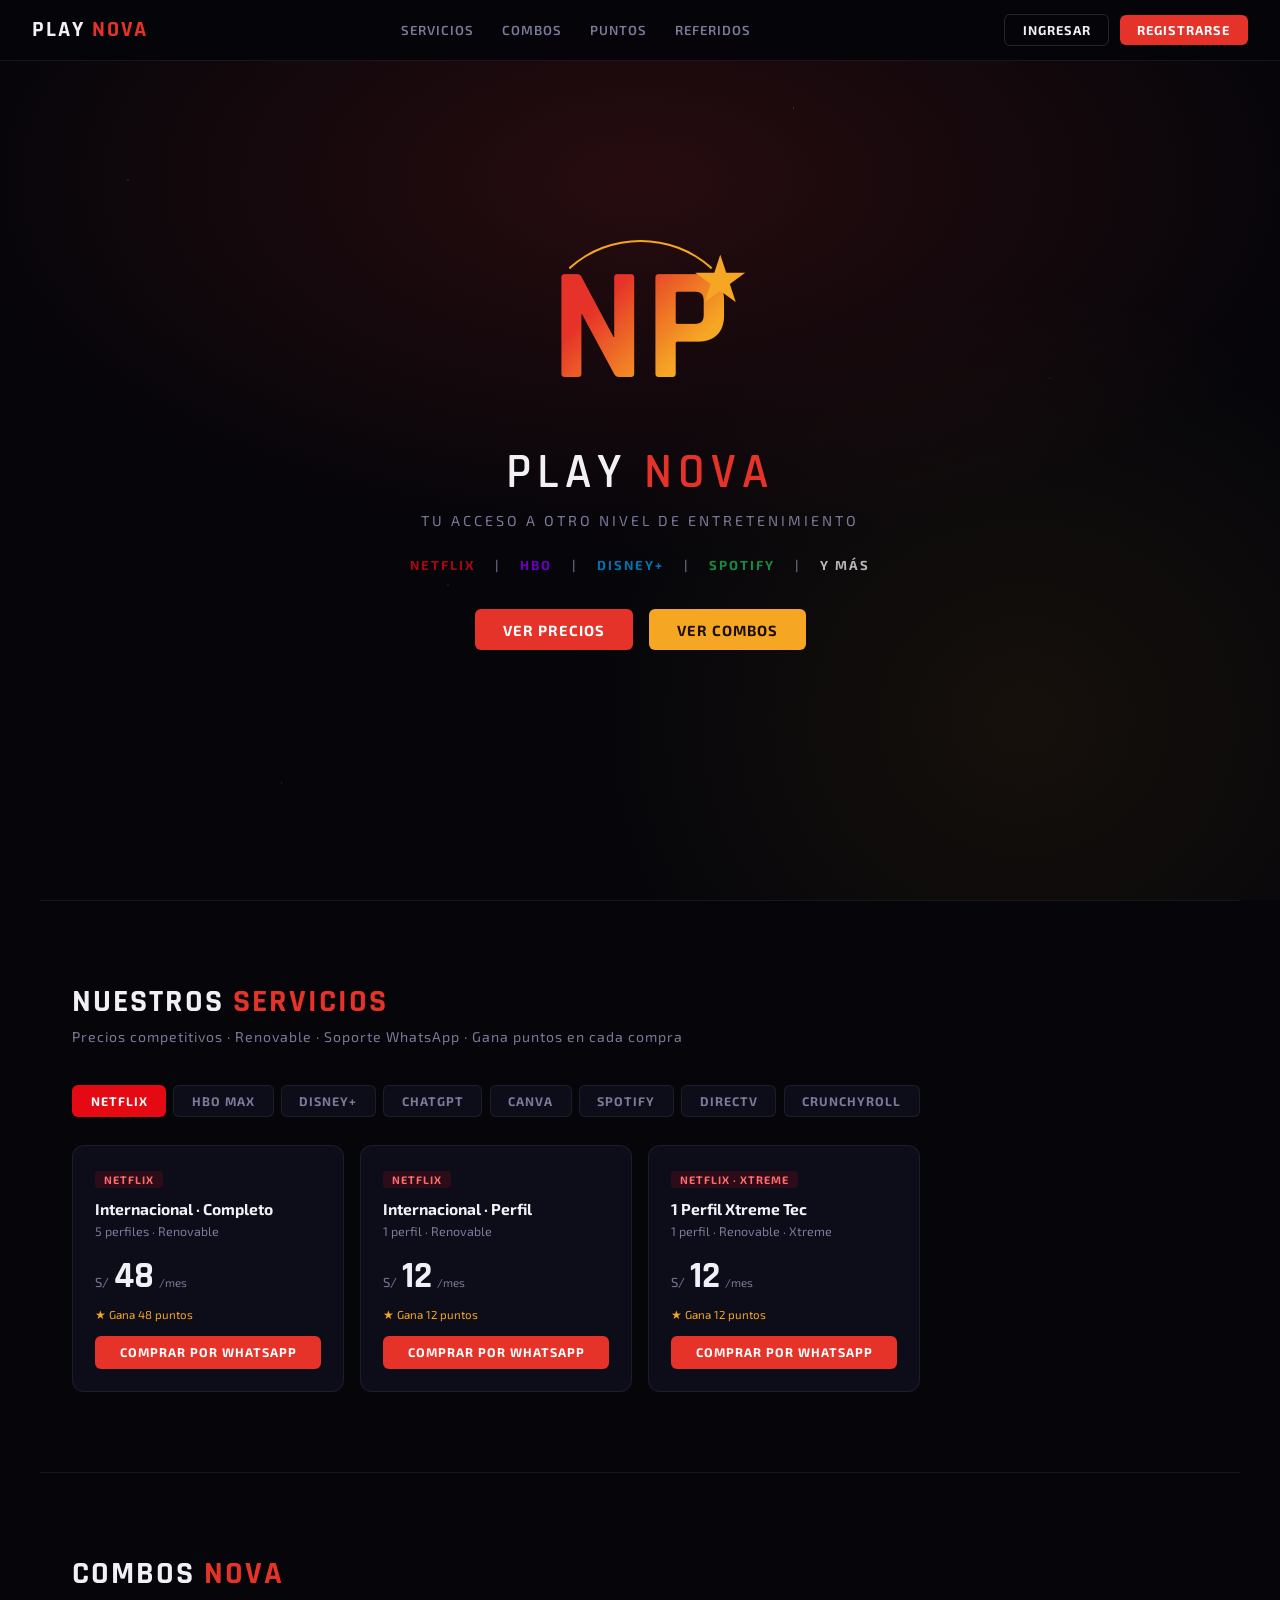
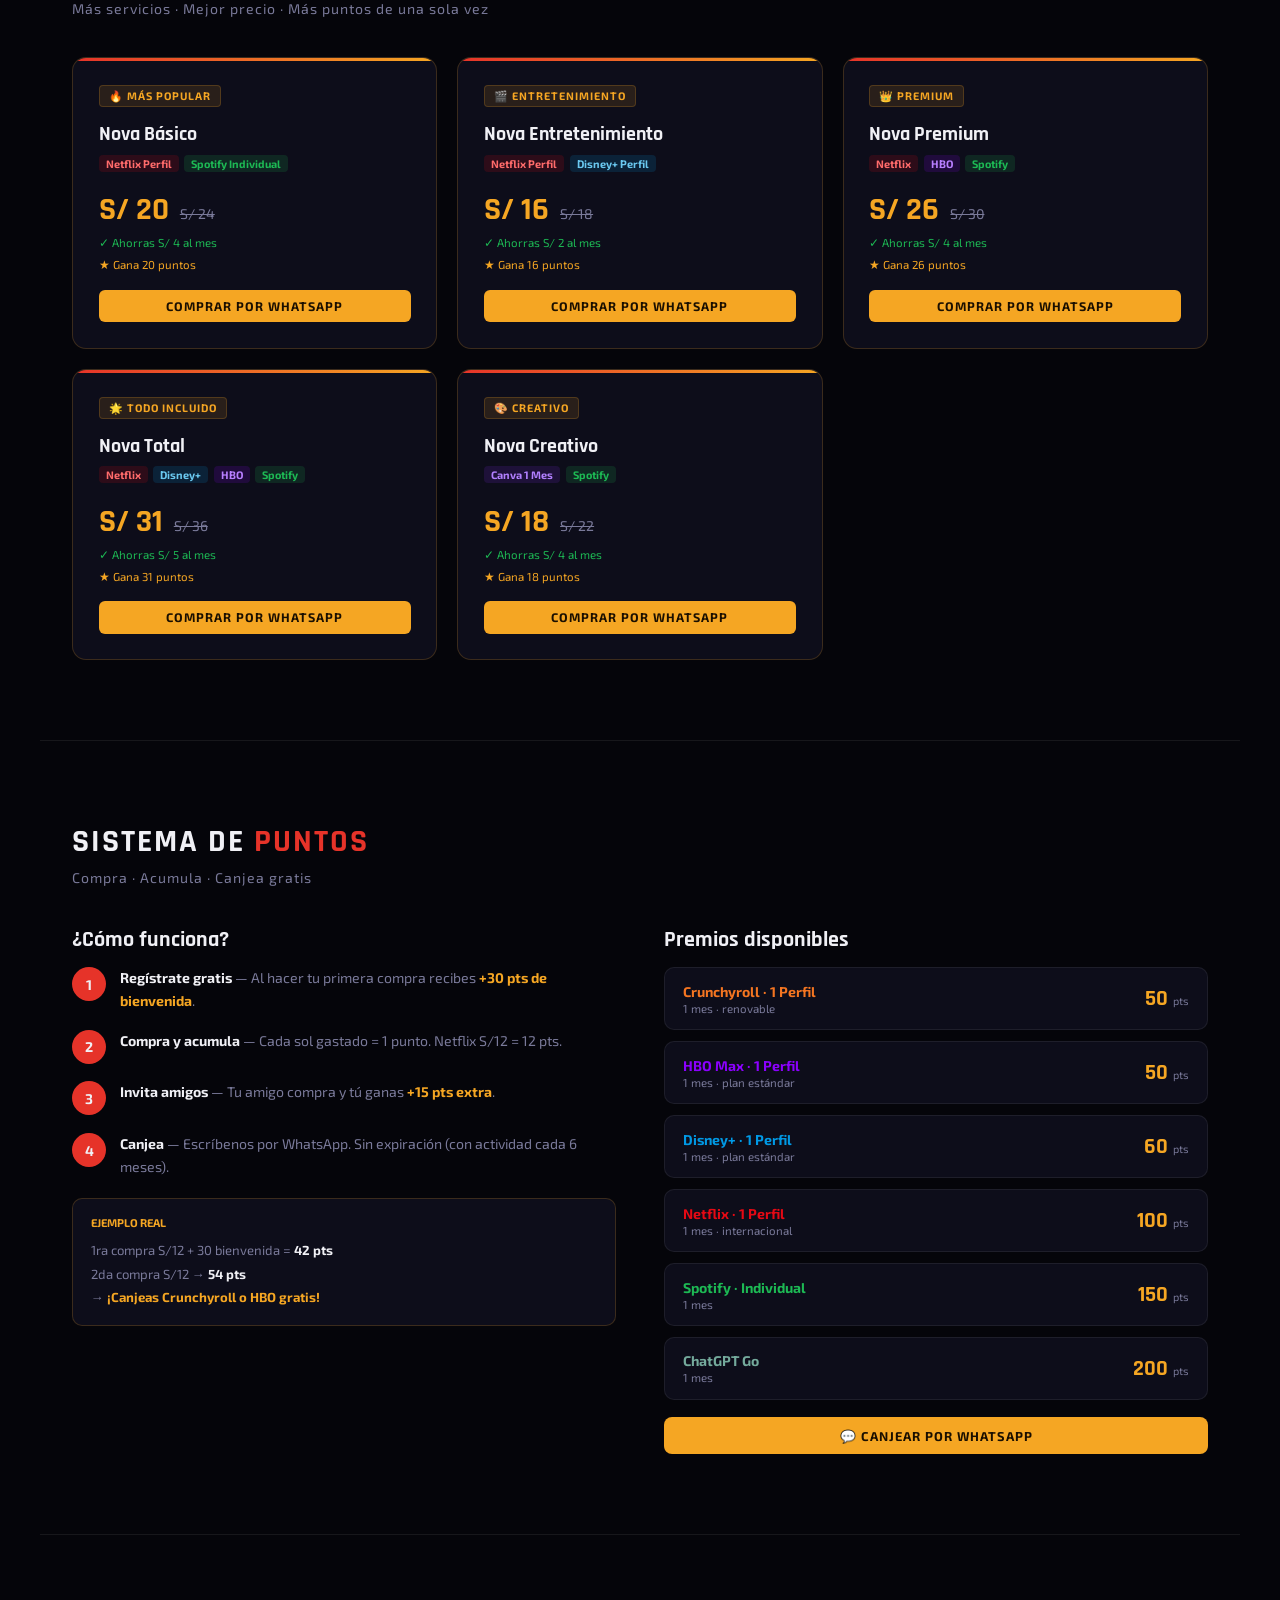
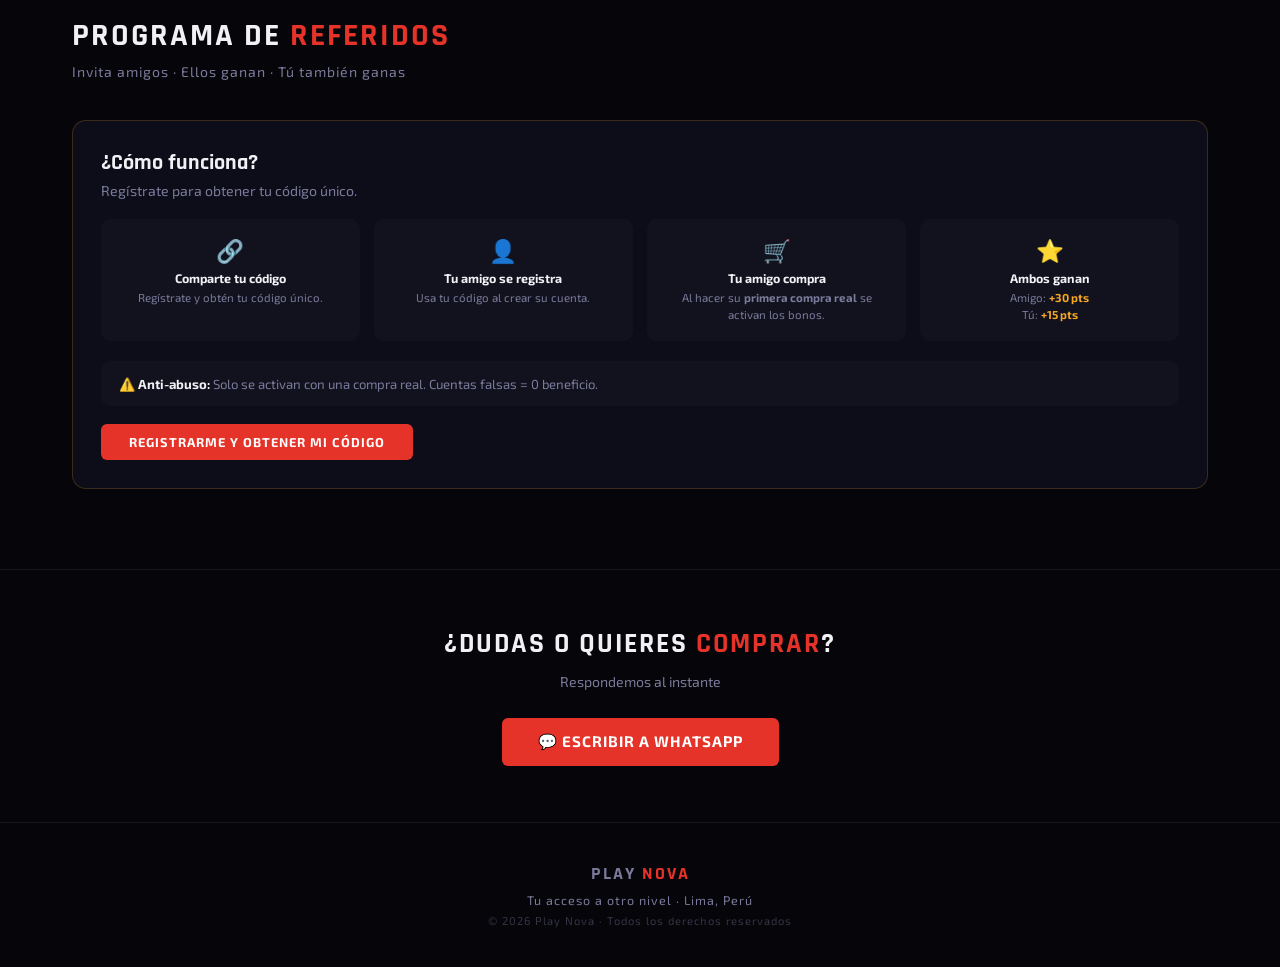
==== index.html @ a8dcd092 "Update index.html" ====
<!DOCTYPE html>
<html lang="es">
<head>
<meta charset="UTF-8">
<meta name="viewport" content="width=device-width, initial-scale=1.0">
<title>Play Nova</title>
<link href="https://fonts.googleapis.com/css2?family=Rajdhani:wght@500;600;700&family=Exo+2:wght@300;400;500;700&display=swap" rel="stylesheet">
<style>
:root{--bg:#05050a;--s1:#0d0d1a;--s2:#12121f;--b1:rgba(255,255,255,.07);--b2:rgba(255,255,255,.13);--tx:#f0f0f5;--mu:#7a7a9a;--ac:#e63329;--go:#f5a623;--nf:#e50914;--hb:#8B00FF;--ds:#0099e5;--sp:#1DB954;--cv:#7D2AE8;--gp:#74aa9c;--dv:#0099d8;--cr:#f47521;}
*{margin:0;padding:0;box-sizing:border-box;}html{scroll-behavior:smooth;}
body{background:var(--bg);color:var(--tx);font-family:'Exo 2',sans-serif;overflow-x:hidden;}

/* ── NAV ── */
nav{position:fixed;top:0;left:0;right:0;z-index:100;display:flex;align-items:center;justify-content:space-between;padding:.85rem 2rem;background:rgba(5,5,10,.92);backdrop-filter:blur(16px);border-bottom:1px solid var(--b1);}
.logo{font-family:'Rajdhani',sans-serif;font-size:1.4rem;font-weight:700;letter-spacing:2px;color:var(--tx);}
.logo span{color:var(--ac);}
.nav-links{display:flex;gap:1.75rem;}
.nav-links a{color:var(--mu);text-decoration:none;font-size:.82rem;letter-spacing:1px;text-transform:uppercase;font-weight:600;transition:color .2s;}
.nav-links a:hover{color:var(--tx);}
.nav-right{display:flex;gap:.65rem;align-items:center;}
.btn{padding:.45rem 1.1rem;border-radius:6px;font-size:.8rem;font-family:'Exo 2',sans-serif;font-weight:700;letter-spacing:1px;cursor:pointer;transition:all .2s;text-transform:uppercase;border:none;display:inline-flex;align-items:center;gap:.35rem;}
.btn-out{background:transparent;border:1px solid var(--b2);color:var(--tx);}
.btn-out:hover{border-color:var(--ac);color:var(--ac);}
.btn-red{background:var(--ac);color:#fff;}
.btn-red:hover{background:#c0261e;transform:translateY(-1px);}
.btn-go{background:var(--go);color:#1a0f00;}
.btn-go:hover{background:#e6960f;}
.btn-sm{padding:.35rem .8rem;font-size:.72rem;}

/* nav user chip */
.user-chip{display:flex;align-items:center;gap:.5rem;background:var(--s1);border:1px solid var(--b2);border-radius:20px;padding:.35rem .9rem .35rem .5rem;cursor:pointer;transition:border-color .2s;}
.user-chip:hover{border-color:var(--ac);}
.user-chip .av{width:26px;height:26px;border-radius:50%;background:var(--ac);display:flex;align-items:center;justify-content:center;font-size:.75rem;font-weight:700;}
.user-chip .uname{font-size:.82rem;font-weight:700;}
.user-chip .pts{font-size:.72rem;color:var(--go);}
.user-menu{position:absolute;top:calc(100% + .5rem);right:2rem;background:var(--s2);border:1px solid var(--b2);border-radius:12px;padding:.5rem;min-width:180px;z-index:200;display:none;}
.user-menu.open{display:block;}
.umitem{display:flex;align-items:center;gap:.65rem;padding:.6rem .85rem;border-radius:8px;cursor:pointer;font-size:.85rem;transition:background .15s;}
.umitem:hover{background:var(--s1);}
.umitem.danger{color:#ff6b6b;}

/* ── HERO ── */
#hero{min-height:100vh;display:flex;flex-direction:column;align-items:center;justify-content:center;text-align:center;padding:2rem;position:relative;overflow:hidden;}
.hero-bg{position:absolute;inset:0;background:radial-gradient(ellipse 80% 60% at 50% 20%,rgba(230,51,41,.15),transparent 70%),radial-gradient(ellipse 60% 80% at 80% 80%,rgba(245,166,35,.07),transparent 60%);pointer-events:none;}
.stars{position:absolute;inset:0;background-image:radial-gradient(1px 1px at 10% 20%,rgba(255,255,255,.3),transparent),radial-gradient(1px 1px at 35% 65%,rgba(255,255,255,.2),transparent),radial-gradient(1px 1px at 62% 12%,rgba(255,255,255,.3),transparent),radial-gradient(1px 1px at 82% 42%,rgba(255,255,255,.15),transparent),radial-gradient(1px 1px at 22% 87%,rgba(255,255,255,.2),transparent);pointer-events:none;}
.np-wrap{position:relative;margin-bottom:2rem;animation:fu .8s ease both;}
.np{font-family:'Rajdhani',sans-serif;font-size:clamp(5rem,15vw,10rem);font-weight:700;line-height:1;background:linear-gradient(135deg,#e63329 30%,#f5a623 70%);-webkit-background-clip:text;-webkit-text-fill-color:transparent;position:relative;}
.np::after{content:'★';position:absolute;top:.1em;right:-.25em;font-size:.35em;color:var(--go);-webkit-text-fill-color:var(--go);}
.orbit{position:absolute;inset:-10px;border:2px solid transparent;border-top-color:var(--go);border-radius:50%;animation:spin 4s linear infinite;}
@keyframes spin{to{transform:rotate(360deg);}}
@keyframes fu{from{opacity:0;transform:translateY(30px);}to{opacity:1;transform:none;}}
.hbrand{font-family:'Rajdhani',sans-serif;font-size:clamp(1.8rem,5vw,3rem);font-weight:600;letter-spacing:6px;text-transform:uppercase;animation:fu .8s .2s ease both;}
.hbrand span{color:var(--ac);}
.htag{font-size:.9rem;letter-spacing:3px;color:var(--mu);text-transform:uppercase;margin-top:.5rem;animation:fu .8s .35s ease both;}
.hplat{display:flex;gap:1.25rem;align-items:center;margin-top:1.75rem;flex-wrap:wrap;justify-content:center;animation:fu .8s .5s ease both;}
.hplat span{font-size:.82rem;font-weight:700;letter-spacing:2px;text-transform:uppercase;opacity:.75;}
.hcta{margin-top:2.25rem;display:flex;gap:1rem;flex-wrap:wrap;justify-content:center;animation:fu .8s .65s ease both;}

/* ── MAIN LAYOUT ── */
.wrap{max-width:1200px;margin:0 auto;padding:5rem 2rem;}
.sdiv{border-top:1px solid var(--b1);}
.stitle{font-family:'Rajdhani',sans-serif;font-size:2rem;font-weight:700;letter-spacing:2px;text-transform:uppercase;margin-bottom:.4rem;}
.stitle span{color:var(--ac);}
.ssub{color:var(--mu);font-size:.88rem;letter-spacing:1px;margin-bottom:2.5rem;}

/* ── SERVICE TABS ── */
.svc-tabs{display:flex;gap:.45rem;flex-wrap:wrap;margin-bottom:1.75rem;}
.stab{padding:.45rem 1.1rem;border-radius:6px;font-size:.78rem;font-weight:700;letter-spacing:1px;text-transform:uppercase;cursor:pointer;border:1px solid var(--b1);background:var(--s1);color:var(--mu);transition:all .2s;}
.stab:hover{border-color:var(--b2);color:var(--tx);}
.stab.on{color:#fff;border-color:transparent;}
.stab[data-s="netflix"].on{background:var(--nf);}
.stab[data-s="hbo"].on{background:var(--hb);}
.stab[data-s="disney"].on{background:var(--ds);}
.stab[data-s="spotify"].on{background:var(--sp);}
.stab[data-s="canva"].on{background:var(--cv);}
.stab[data-s="chatgpt"].on{background:var(--gp);}
.stab[data-s="directv"].on{background:var(--dv);}
.stab[data-s="crunchyroll"].on{background:var(--cr);}
.sgrid{display:none;grid-template-columns:repeat(auto-fill,minmax(265px,1fr));gap:1rem;}
.sgrid.on{display:grid;}

/* ── PLAN CARD ── */
.pcard{background:var(--s1);border:1px solid var(--b1);border-radius:12px;padding:1.4rem;transition:all .25s;position:relative;overflow:hidden;}
.pcard::before{content:'';position:absolute;top:0;left:0;right:0;height:2px;opacity:0;transition:opacity .25s;}
.pcard:hover{border-color:var(--b2);transform:translateY(-3px);}
.pcard:hover::before{opacity:1;}
.pcard[data-s="netflix"]::before{background:var(--nf);}
.pcard[data-s="hbo"]::before{background:var(--hb);}
.pcard[data-s="disney"]::before{background:var(--ds);}
.pcard[data-s="spotify"]::before{background:var(--sp);}
.pcard[data-s="canva"]::before{background:var(--cv);}
.pcard[data-s="chatgpt"]::before{background:var(--gp);}
.pcard[data-s="directv"]::before{background:var(--dv);}
.pcard[data-s="crunchyroll"]::before{background:var(--cr);}
.pbadge{display:inline-block;font-size:.68rem;font-weight:700;letter-spacing:1px;text-transform:uppercase;padding:2px 9px;border-radius:4px;margin-bottom:.7rem;}
.pname{font-size:.98rem;font-weight:700;margin-bottom:.3rem;}
.pdesc{font-size:.78rem;color:var(--mu);margin-bottom:1.1rem;line-height:1.5;}
.pprice{display:flex;align-items:baseline;gap:.3rem;margin-bottom:.65rem;}
.pprice .cy{font-size:.82rem;color:var(--mu);}
.pprice .am{font-family:'Rajdhani',sans-serif;font-size:2.3rem;font-weight:700;line-height:1;}
.pprice .pe{font-size:.72rem;color:var(--mu);}
.ppts{font-size:.72rem;color:var(--go);margin-bottom:.9rem;}
.ppts::before{content:'★ ';}
.pbuy{width:100%;padding:.55rem;border-radius:6px;font-family:'Exo 2',sans-serif;font-weight:700;font-size:.78rem;letter-spacing:1px;text-transform:uppercase;cursor:pointer;border:none;transition:all .2s;text-decoration:none;display:block;text-align:center;background:var(--ac);color:#fff;}
.pbuy:hover{opacity:.85;transform:translateY(-1px);}
.pbuy.go{background:var(--go);color:#1a0f00;}

/* ── COMBOS ── */
.cgrid{display:grid;grid-template-columns:repeat(auto-fill,minmax(275px,1fr));gap:1.25rem;}
.ccard{background:var(--s1);border:1px solid rgba(245,166,35,.2);border-radius:14px;padding:1.6rem;position:relative;overflow:hidden;transition:all .25s;}
.ccard::before{content:'';position:absolute;top:0;left:0;right:0;height:3px;background:linear-gradient(90deg,var(--ac),var(--go));}
.ccard:hover{border-color:rgba(245,166,35,.4);transform:translateY(-3px);}
.ctag{display:inline-block;background:rgba(245,166,35,.12);border:1px solid rgba(245,166,35,.2);color:var(--go);font-size:.68rem;font-weight:700;letter-spacing:1px;text-transform:uppercase;padding:3px 9px;border-radius:4px;margin-bottom:.9rem;}
.cname{font-family:'Rajdhani',sans-serif;font-size:1.25rem;font-weight:700;margin-bottom:.45rem;}
.csvcs{display:flex;gap:.35rem;flex-wrap:wrap;margin-bottom:1.1rem;}
.cs{font-size:.68rem;font-weight:700;padding:2px 7px;border-radius:4px;}
.cpricing{display:flex;align-items:baseline;gap:.7rem;margin-bottom:.3rem;}
.cnew{font-family:'Rajdhani',sans-serif;font-size:2rem;font-weight:700;color:var(--go);}
.cold{font-size:.88rem;color:var(--mu);text-decoration:line-through;}
.csave{font-size:.72rem;color:var(--sp);margin-bottom:.45rem;}
.cpts{font-size:.72rem;color:var(--go);margin-bottom:1.1rem;}
.cpts::before{content:'★ ';}

/* ── PUNTOS ── */
.pgrid{display:grid;grid-template-columns:1fr 1fr;gap:3rem;align-items:start;}
.pghow h3{font-family:'Rajdhani',sans-serif;font-size:1.35rem;font-weight:700;margin-bottom:.9rem;}
.pstep{display:flex;gap:.9rem;align-items:flex-start;margin-bottom:1.1rem;}
.snum{width:34px;height:34px;min-width:34px;border-radius:50%;background:var(--ac);display:flex;align-items:center;justify-content:center;font-weight:700;font-size:.88rem;}
.stxt{font-size:.88rem;color:var(--mu);line-height:1.6;}
.stxt strong{color:var(--tx);}
.rlist{display:flex;flex-direction:column;gap:.7rem;}
.ritem{background:var(--s1);border:1px solid var(--b1);border-radius:10px;padding:.9rem 1.1rem;display:flex;align-items:center;justify-content:space-between;}
.rname{font-weight:700;font-size:.88rem;}
.rdesc{font-size:.72rem;color:var(--mu);margin-top:1px;}
.rcost{font-family:'Rajdhani',sans-serif;font-size:1.4rem;font-weight:700;color:var(--go);white-space:nowrap;}
.rcost small{font-size:.68rem;color:var(--mu);font-family:'Exo 2',sans-serif;font-weight:400;}

/* ── REFERIDOS ── */
.refbox{background:var(--s1);border:1px solid rgba(245,166,35,.2);border-radius:14px;padding:1.75rem;margin-top:1.75rem;}
.refbox h3{font-family:'Rajdhani',sans-serif;font-size:1.35rem;font-weight:700;margin-bottom:.4rem;}
.refhow{display:grid;grid-template-columns:repeat(auto-fit,minmax(160px,1fr));gap:.9rem;margin-top:1.25rem;}
.rstep{background:var(--s2);border-radius:10px;padding:1.1rem;text-align:center;}
.rstep .ico{font-size:1.4rem;margin-bottom:.4rem;}
.rstep .rl{font-size:.78rem;font-weight:700;margin-bottom:.2rem;}
.rstep .rd{font-size:.72rem;color:var(--mu);line-height:1.5;}

/* ── AUTH MODAL ── */
.moverlay{display:none;position:fixed;inset:0;z-index:200;background:rgba(0,0,0,.85);backdrop-filter:blur(8px);align-items:center;justify-content:center;}
.moverlay.open{display:flex;}
.modal{background:var(--s2);border:1px solid var(--b2);border-radius:16px;padding:2.25rem;width:100%;max-width:430px;position:relative;max-height:90vh;overflow-y:auto;margin:1rem;}
.mcls{position:absolute;top:.9rem;right:1.1rem;background:none;border:none;color:var(--mu);font-size:1.5rem;cursor:pointer;}
.mtitle{font-family:'Rajdhani',sans-serif;font-size:1.5rem;font-weight:700;letter-spacing:1px;margin-bottom:.2rem;}
.mtitle span{color:var(--ac);}
.msub{font-size:.78rem;color:var(--mu);margin-bottom:1.75rem;}
.mtabs{display:flex;margin-bottom:1.75rem;border:1px solid var(--b1);border-radius:8px;overflow:hidden;}
.mtab{flex:1;padding:.55rem;text-align:center;font-size:.82rem;font-weight:700;letter-spacing:1px;text-transform:uppercase;cursor:pointer;background:transparent;border:none;color:var(--mu);transition:all .2s;}
.mtab.on{background:var(--ac);color:#fff;}
.fg{margin-bottom:1.1rem;}
.fl{font-size:.72rem;font-weight:700;letter-spacing:1px;text-transform:uppercase;color:var(--mu);display:block;margin-bottom:.45rem;}
.fi{width:100%;background:var(--s1);border:1px solid var(--b1);border-radius:8px;padding:.65rem .9rem;color:var(--tx);font-family:'Exo 2',sans-serif;font-size:.88rem;outline:none;transition:border-color .2s;}
.fi:focus{border-color:var(--ac);}
.fopt{font-size:.7rem;color:var(--mu);margin-top:1.25rem;padding-top:.9rem;border-top:1px solid var(--b1);}
.ferr{font-size:.72rem;color:#ff6b6b;margin-top:.45rem;}
.fok{font-size:.72rem;color:var(--sp);margin-top:.45rem;}
.pass-wrap{position:relative;}
.pass-wrap .fi{padding-right:2.5rem;}
.eye-btn{position:absolute;right:.75rem;top:50%;transform:translateY(-50%);background:none;border:none;cursor:pointer;color:var(--mu);font-size:1rem;line-height:1;padding:0;transition:color .2s;}
.eye-btn:hover{color:var(--tx);}
/* categories admin panel */
.cat-grid{display:grid;grid-template-columns:repeat(auto-fill,minmax(220px,1fr));gap:.75rem;margin-top:1rem;}
.cat-card{background:var(--s1);border:1px solid var(--b1);border-radius:10px;padding:1rem 1.1rem;display:flex;align-items:center;justify-content:space-between;gap:.5rem;}
.cat-card-name{font-weight:700;font-size:.88rem;display:flex;align-items:center;gap:.5rem;}
.cat-card-actions{display:flex;gap:.4rem;flex-shrink:0;}

/* ── ADMIN DASHBOARD ── */
#adminDash{display:none;position:fixed;inset:0;z-index:150;background:var(--bg);}
#adminDash.open{display:flex;}
.aside{width:220px;min-width:220px;background:var(--s2);border-right:1px solid var(--b1);display:flex;flex-direction:column;height:100vh;overflow-y:auto;}
.aside-logo{padding:1.25rem 1.5rem;border-bottom:1px solid var(--b1);}
.aside-logo .l{font-family:'Rajdhani',sans-serif;font-size:1.2rem;font-weight:700;letter-spacing:2px;}
.aside-logo .l span{color:var(--ac);}
.aside-logo .sub{font-size:.7rem;color:var(--mu);margin-top:.15rem;}
.amenu{padding:.75rem .65rem;flex:1;}
.amenu-section{font-size:.65rem;color:var(--mu);letter-spacing:1.5px;text-transform:uppercase;font-weight:700;padding:.5rem .75rem .35rem;margin-top:.5rem;}
.amitem{display:flex;align-items:center;gap:.7rem;padding:.6rem .75rem;border-radius:8px;cursor:pointer;font-size:.84rem;font-weight:600;color:var(--mu);transition:all .15s;margin-bottom:.1rem;}
.amitem:hover{background:var(--s1);color:var(--tx);}
.amitem.on{background:rgba(230,51,41,.12);color:var(--ac);}
.amitem .ico{font-size:1rem;width:20px;text-align:center;}
.aside-foot{padding:1rem 1.25rem;border-top:1px solid var(--b1);}
.aside-foot .uinfo{font-size:.78rem;color:var(--mu);margin-bottom:.6rem;}
.aside-foot .uinfo strong{color:var(--tx);display:block;}
.dash-main{flex:1;overflow-y:auto;height:100vh;}
.dash-topbar{background:var(--s2);border-bottom:1px solid var(--b1);padding:.85rem 1.75rem;display:flex;align-items:center;justify-content:space-between;position:sticky;top:0;z-index:10;}
.dash-topbar-title{font-family:'Rajdhani',sans-serif;font-size:1.25rem;font-weight:700;}
.dash-content{padding:1.75rem;max-width:1100px;}
.apanel{display:none;}
.apanel.on{display:block;}
.stats-grid{display:grid;grid-template-columns:repeat(auto-fit,minmax(155px,1fr));gap:.9rem;margin-bottom:1.75rem;}
.scard{background:var(--s1);border:1px solid var(--b1);border-radius:12px;padding:1.1rem;text-align:center;}
.slabel{font-size:.7rem;color:var(--mu);text-transform:uppercase;letter-spacing:1px;margin-bottom:.4rem;}
.sval{font-family:'Rajdhani',sans-serif;font-size:1.8rem;font-weight:700;}
.sval.g{color:var(--sp);}.sval.r{color:var(--ac);}.sval.y{color:var(--go);}
.dt{width:100%;border-collapse:collapse;font-size:.82rem;}
.dt th{text-align:left;padding:.65rem .9rem;font-size:.68rem;text-transform:uppercase;letter-spacing:1px;color:var(--mu);border-bottom:1px solid var(--b1);}
.dt td{padding:.65rem .9rem;border-bottom:1px solid var(--b1);}
.dt tr:last-child td{border-bottom:none;}
.dt tbody tr:hover{background:var(--s1);}
.tag{display:inline-block;font-size:.63rem;font-weight:700;padding:2px 7px;border-radius:4px;text-transform:uppercase;}
.tag-g{background:rgba(29,185,84,.15);color:#1DB954;}
.tag-y{background:rgba(245,166,35,.15);color:var(--go);}
.tag-r{background:rgba(230,51,41,.15);color:#ff6b6b;}
.section-hd{font-family:'Rajdhani',sans-serif;font-size:1.1rem;font-weight:700;margin-bottom:.9rem;padding-bottom:.45rem;border-bottom:1px solid var(--b1);display:flex;align-items:center;gap:.75rem;}
.sale-form{display:flex;gap:.75rem;flex-wrap:wrap;align-items:flex-end;background:var(--s1);border:1px solid var(--b1);border-radius:10px;padding:1.25rem;margin-bottom:.75rem;}
.sale-form .fg{margin:0;flex:1;min-width:130px;}
.prod-modal-bg{display:none;position:fixed;inset:0;z-index:300;background:rgba(0,0,0,.85);backdrop-filter:blur(8px);align-items:center;justify-content:center;}
.prod-modal-bg.open{display:flex;}
.prod-modal{background:var(--s2);border:1px solid var(--b2);border-radius:16px;padding:2rem;width:100%;max-width:450px;position:relative;margin:1rem;max-height:90vh;overflow-y:auto;}
.profit-preview{background:var(--s1);border-radius:8px;padding:.7rem 1rem;margin-bottom:1.1rem;font-size:.82rem;}

/* ── CLIENT DASHBOARD ── */
#clientDash{display:none;position:fixed;inset:0;z-index:150;background:var(--bg);}
#clientDash.open{display:flex;flex-direction:column;}
.client-topbar{background:var(--s2);border-bottom:1px solid var(--b1);padding:.7rem 1.5rem;display:flex;align-items:center;justify-content:space-between;position:sticky;top:0;z-index:10;flex-wrap:wrap;gap:.5rem;}
.client-nav{display:flex;gap:.35rem;flex-wrap:wrap;}
.cnav-item{padding:.45rem .9rem;border-radius:20px;font-size:.78rem;font-weight:700;letter-spacing:.5px;cursor:pointer;color:var(--mu);transition:all .2s;border:1px solid transparent;}
.cnav-item:hover{color:var(--tx);}
.cnav-item.on{background:rgba(230,51,41,.12);color:var(--ac);border-color:rgba(230,51,41,.2);}
.client-body{flex:1;overflow-y:auto;padding:1.5rem;}
.client-panel{display:none;max-width:1100px;margin:0 auto;}
.client-panel.on{display:block;}
.pts-hero{background:linear-gradient(135deg,var(--s2),var(--s1));border:1px solid rgba(245,166,35,.2);border-radius:16px;padding:1.75rem;margin-bottom:1.25rem;display:flex;gap:1.5rem;align-items:center;flex-wrap:wrap;}
.pts-big{font-family:'Rajdhani',sans-serif;font-size:4rem;font-weight:700;color:var(--go);line-height:1;}
.pts-info h3{font-family:'Rajdhani',sans-serif;font-size:1.2rem;font-weight:700;margin-bottom:.35rem;}
.pts-info p{font-size:.82rem;color:var(--mu);line-height:1.6;}
.ref-code{background:var(--s1);border:1px solid rgba(245,166,35,.2);border-radius:10px;padding:1.25rem;margin-bottom:1.25rem;}
.ref-code-val{font-family:'Rajdhani',sans-serif;font-size:1.5rem;font-weight:700;color:var(--go);letter-spacing:4px;cursor:pointer;text-align:center;padding:.5rem;border:1px dashed rgba(245,166,35,.3);border-radius:8px;transition:border-color .2s;}
.ref-code-val:hover{border-color:rgba(245,166,35,.6);}
.reward-grid{display:grid;grid-template-columns:repeat(auto-fill,minmax(220px,1fr));gap:.75rem;margin-bottom:1.25rem;}
.rcard{background:var(--s1);border-radius:10px;padding:1rem;border:1px solid var(--b1);transition:border-color .2s;}
.rcard.can{border-color:rgba(29,185,84,.3);}
.rcard-name{font-weight:700;font-size:.88rem;margin-bottom:.2rem;}
.rcard-pts{font-family:'Rajdhani',sans-serif;font-size:1.5rem;font-weight:700;color:var(--go);}
.rcard-pts small{font-size:.7rem;color:var(--mu);font-family:'Exo 2',sans-serif;}
.rcard-status{font-size:.72rem;margin-top:.35rem;}
.rcard-status.ok{color:var(--sp);}
.rcard-status.no{color:var(--mu);}

footer{text-align:center;padding:2.5rem 2rem;border-top:1px solid var(--b1);color:var(--mu);font-size:.78rem;letter-spacing:1px;}
::-webkit-scrollbar{width:5px;}::-webkit-scrollbar-track{background:var(--bg);}::-webkit-scrollbar-thumb{background:var(--b2);border-radius:3px;}
@media(max-width:768px){
  .nav-links{display:none;}
  .pgrid{grid-template-columns:1fr;}
  .aside{width:200px;min-width:200px;}
  .modal{padding:1.5rem;}
}
@media(max-width:600px){
  #adminDash{flex-direction:column;}
  .aside{width:100%;height:auto;min-width:unset;flex-direction:row;overflow-x:auto;}
  .amenu{display:flex;flex-wrap:wrap;gap:.25rem;padding:.5rem;}
  .amenu-section{display:none;}
  .aside-foot{display:none;}
  .dash-main{height:auto;}
}
</style>
</head>
<body>

<!-- NAV -->
<nav id="mainNav">
  <div class="logo">PLAY <span>NOVA</span></div>
  <div class="nav-links">
    <a href="#servicios">Servicios</a>
    <a href="#combos">Combos</a>
    <a href="#puntos">Puntos</a>
    <a href="#referidos">Referidos</a>
  </div>
  <div class="nav-right" id="navRight">
    <button class="btn btn-out" onclick="openModal('login')">Ingresar</button>
    <button class="btn btn-red" onclick="openModal('register')">Registrarse</button>
  </div>
</nav>

<!-- HERO -->
<div id="hero">
  <div class="hero-bg"></div><div class="stars"></div>
  <div class="np-wrap"><div class="orbit"></div><div class="np">NP</div></div>
  <div class="hbrand">PLAY <span>NOVA</span></div>
  <p class="htag">Tu acceso a otro nivel de entretenimiento</p>
  <div class="hplat">
    <span style="color:var(--nf)">NETFLIX</span><span style="color:var(--mu)">|</span>
    <span style="color:var(--hb)">HBO</span><span style="color:var(--mu)">|</span>
    <span style="color:var(--ds)">DISNEY+</span><span style="color:var(--mu)">|</span>
    <span style="color:var(--sp)">SPOTIFY</span><span style="color:var(--mu)">|</span><span>Y MÁS</span>
  </div>
  <div class="hcta">
    <a href="#servicios" class="btn btn-red" style="padding:.7rem 1.75rem;font-size:.92rem;text-decoration:none">Ver Precios</a>
    <a href="#combos" class="btn btn-go" style="padding:.7rem 1.75rem;font-size:.92rem;text-decoration:none">Ver Combos</a>
  </div>
</div>

<!-- SERVICIOS -->
<section id="servicios" class="wrap sdiv">
  <div class="stitle">Nuestros <span>Servicios</span></div>
  <p class="ssub">Precios competitivos · Renovable · Soporte WhatsApp · Gana puntos en cada compra</p>
  <div class="svc-tabs">
    <div class="stab on" data-s="netflix" onclick="setTab('netflix')">Netflix</div>
    <div class="stab" data-s="hbo" onclick="setTab('hbo')">HBO Max</div>
    <div class="stab" data-s="disney" onclick="setTab('disney')">Disney+</div>
    <div class="stab" data-s="chatgpt" onclick="setTab('chatgpt')">ChatGPT</div>
    <div class="stab" data-s="canva" onclick="setTab('canva')">Canva</div>
    <div class="stab" data-s="spotify" onclick="setTab('spotify')">Spotify</div>
    <div class="stab" data-s="directv" onclick="setTab('directv')">DirecTV</div>
    <div class="stab" data-s="crunchyroll" onclick="setTab('crunchyroll')">Crunchyroll</div>
  </div>
  <div class="sgrid on" id="g-netflix">
    <div class="pcard" data-s="netflix"><span class="pbadge" style="background:rgba(229,9,20,.15);color:#ff6b6b">Netflix</span><div class="pname">Internacional · Completo</div><div class="pdesc">5 perfiles · Renovable</div><div class="pprice"><span class="cy">S/</span><span class="am">48</span><span class="pe">/mes</span></div><div class="ppts">Gana 48 puntos</div><a href="https://wa.me/51924606154?text=Hola%2C%20quiero%20Netflix%20Internacional%20Completo%205%20perfiles%20S%2F48" target="_blank" class="pbuy">Comprar por WhatsApp</a></div>
    <div class="pcard" data-s="netflix"><span class="pbadge" style="background:rgba(229,9,20,.15);color:#ff6b6b">Netflix</span><div class="pname">Internacional · Perfil</div><div class="pdesc">1 perfil · Renovable</div><div class="pprice"><span class="cy">S/</span><span class="am">12</span><span class="pe">/mes</span></div><div class="ppts">Gana 12 puntos</div><a href="https://wa.me/51924606154?text=Hola%2C%20quiero%20Netflix%20Internacional%20Perfil%20S%2F12" target="_blank" class="pbuy">Comprar por WhatsApp</a></div>
    <div class="pcard" data-s="netflix"><span class="pbadge" style="background:rgba(229,9,20,.15);color:#ff6b6b">Netflix · Xtreme</span><div class="pname">1 Perfil Xtreme Tec</div><div class="pdesc">1 perfil · Renovable · Xtreme</div><div class="pprice"><span class="cy">S/</span><span class="am">12</span><span class="pe">/mes</span></div><div class="ppts">Gana 12 puntos</div><a href="https://wa.me/51924606154?text=Hola%2C%20quiero%20Netflix%201%20Perfil%20Xtreme%20Tec%20S%2F12" target="_blank" class="pbuy">Comprar por WhatsApp</a></div>
  </div>
  <div class="sgrid" id="g-hbo">
    <div class="pcard" data-s="hbo"><span class="pbadge" style="background:rgba(139,0,255,.15);color:#b87fff">HBO Max</span><div class="pname">Estándar · Completo</div><div class="pdesc">5 perfiles · Renovable</div><div class="pprice"><span class="cy">S/</span><span class="am">35</span><span class="pe">/mes</span></div><div class="ppts">Gana 35 puntos</div><a href="https://wa.me/51924606154?text=Hola%2C%20quiero%20HBO%20Max%20Est%C3%A1ndar%20Completo%20S%2F35" target="_blank" class="pbuy">Comprar por WhatsApp</a></div>
    <div class="pcard" data-s="hbo"><span class="pbadge" style="background:rgba(139,0,255,.15);color:#b87fff">HBO Max</span><div class="pname">1 Perfil</div><div class="pdesc">1 perfil · Renovable</div><div class="pprice"><span class="cy">S/</span><span class="am">6</span><span class="pe">/mes</span></div><div class="ppts">Gana 6 puntos</div><a href="https://wa.me/51924606154?text=Hola%2C%20quiero%20HBO%201%20Perfil%20S%2F6" target="_blank" class="pbuy">Comprar por WhatsApp</a></div>
    <div class="pcard" data-s="hbo"><span class="pbadge" style="background:rgba(139,0,255,.15);color:#b87fff">HBO · Premium</span><div class="pname">Platino · Completo</div><div class="pdesc">5 perfiles · No renovable</div><div class="pprice"><span class="cy">S/</span><span class="am">20</span><span class="pe">/mes</span></div><div class="ppts">Gana 20 puntos</div><a href="https://wa.me/51924606154?text=Hola%2C%20quiero%20HBO%20Platino%20Completo%20S%2F20" target="_blank" class="pbuy">Comprar por WhatsApp</a></div>
  </div>
  <div class="sgrid" id="g-disney">
    <div class="pcard" data-s="disney"><span class="pbadge" style="background:rgba(0,153,229,.15);color:#6ac8f0">Disney+</span><div class="pname">Estándar · Completo</div><div class="pdesc">7 perfiles · Renovable</div><div class="pprice"><span class="cy">S/</span><span class="am">40</span><span class="pe">/mes</span></div><div class="ppts">Gana 40 puntos</div><a href="https://wa.me/51924606154?text=Hola%2C%20quiero%20Disney%2B%20Est%C3%A1ndar%20Completo%20S%2F40" target="_blank" class="pbuy">Comprar por WhatsApp</a></div>
    <div class="pcard" data-s="disney"><span class="pbadge" style="background:rgba(0,153,229,.15);color:#6ac8f0">Disney+</span><div class="pname">1 Perfil</div><div class="pdesc">1 perfil · Renovable</div><div class="pprice"><span class="cy">S/</span><span class="am">6</span><span class="pe">/mes</span></div><div class="ppts">Gana 6 puntos</div><a href="https://wa.me/51924606154?text=Hola%2C%20quiero%20Disney%2B%201%20Perfil%20S%2F6" target="_blank" class="pbuy">Comprar por WhatsApp</a></div>
    <div class="pcard" data-s="disney"><span class="pbadge" style="background:rgba(0,153,229,.15);color:#6ac8f0">Disney+ · ESPN</span><div class="pname">Premium ESPN · Completo</div><div class="pdesc">7 perfiles · Renovable</div><div class="pprice"><span class="cy">S/</span><span class="am">61</span><span class="pe">/mes</span></div><div class="ppts">Gana 61 puntos</div><a href="https://wa.me/51924606154?text=Hola%2C%20quiero%20Disney%2B%20Premium%20ESPN%20Completo%20S%2F61" target="_blank" class="pbuy">Comprar por WhatsApp</a></div>
    <div class="pcard" data-s="disney"><span class="pbadge" style="background:rgba(0,153,229,.15);color:#6ac8f0">Disney+ · ESPN</span><div class="pname">Premium ESPN · Perfil</div><div class="pdesc">1 perfil · Renovable</div><div class="pprice"><span class="cy">S/</span><span class="am">10</span><span class="pe">/mes</span></div><div class="ppts">Gana 10 puntos</div><a href="https://wa.me/51924606154?text=Hola%2C%20quiero%20Disney%2B%20Premium%20ESPN%20Perfil%20S%2F10" target="_blank" class="pbuy">Comprar por WhatsApp</a></div>
    <div class="pcard" data-s="disney"><span class="pbadge" style="background:rgba(0,153,229,.15);color:#6ac8f0">Disney+ · TV</span><div class="pname">Premium ESPN · Solo TV</div><div class="pdesc">1 perfil · Solo TV</div><div class="pprice"><span class="cy">S/</span><span class="am">10</span><span class="pe">/mes</span></div><div class="ppts">Gana 10 puntos</div><a href="https://wa.me/51924606154?text=Hola%2C%20quiero%20Disney%2B%20Premium%20ESPN%20Solo%20TV%20S%2F10" target="_blank" class="pbuy">Comprar por WhatsApp</a></div>
  </div>
  <div class="sgrid" id="g-chatgpt">
    <div class="pcard" data-s="chatgpt"><span class="pbadge" style="background:rgba(116,170,156,.15);color:#74aa9c">ChatGPT</span><div class="pname">Go · 1 Perfil</div><div class="pdesc">1 perfil · Renovable</div><div class="pprice"><span class="cy">S/</span><span class="am">15</span><span class="pe">/mes</span></div><div class="ppts">Gana 15 puntos</div><a href="https://wa.me/51924606154?text=Hola%2C%20quiero%20ChatGPT%20Go%201%20Perfil%20S%2F15" target="_blank" class="pbuy">Comprar por WhatsApp</a></div>
    <div class="pcard" data-s="chatgpt"><span class="pbadge" style="background:rgba(116,170,156,.15);color:#74aa9c">ChatGPT · Pro</span><div class="pname">Pro · 1 Perfil</div><div class="pdesc">1 perfil · No renovable</div><div class="pprice"><span class="cy">S/</span><span class="am">30</span><span class="pe">/mes</span></div><div class="ppts">Gana 30 puntos</div><a href="https://wa.me/51924606154?text=Hola%2C%20quiero%20ChatGPT%20Pro%201%20Perfil%20S%2F30" target="_blank" class="pbuy">Comprar por WhatsApp</a></div>
  </div>
  <div class="sgrid" id="g-canva">
    <div class="pcard" data-s="canva"><span class="pbadge" style="background:rgba(125,42,232,.15);color:#b280ff">Canva · 1M</span><div class="pname">1 Mes · 1 Perfil</div><div class="pdesc">1 perfil · Renovable</div><div class="pprice"><span class="cy">S/</span><span class="am">10</span><span class="pe">/mes</span></div><div class="ppts">Gana 10 puntos</div><a href="https://wa.me/51924606154?text=Hola%2C%20quiero%20Canva%201%20Mes%20S%2F10" target="_blank" class="pbuy">Comprar por WhatsApp</a></div>
    <div class="pcard" data-s="canva"><span class="pbadge" style="background:rgba(125,42,232,.15);color:#b280ff">Canva · 3M</span><div class="pname">3 Meses · 1 Perfil</div><div class="pdesc">1 perfil · Renovable</div><div class="pprice"><span class="cy">S/</span><span class="am">15</span><span class="pe">/3 meses</span></div><div class="ppts">Gana 15 puntos</div><a href="https://wa.me/51924606154?text=Hola%2C%20quiero%20Canva%203%20Meses%20S%2F15" target="_blank" class="pbuy">Comprar por WhatsApp</a></div>
    <div class="pcard" data-s="canva"><span class="pbadge" style="background:rgba(125,42,232,.15);color:#b280ff">Canva · 6M</span><div class="pname">6 Meses · 1 Perfil</div><div class="pdesc">1 perfil · Renovable</div><div class="pprice"><span class="cy">S/</span><span class="am">20</span><span class="pe">/6 meses</span></div><div class="ppts">Gana 20 puntos</div><a href="https://wa.me/51924606154?text=Hola%2C%20quiero%20Canva%206%20Meses%20S%2F20" target="_blank" class="pbuy">Comprar por WhatsApp</a></div>
    <div class="pcard" data-s="canva"><span class="pbadge" style="background:rgba(125,42,232,.15);color:#b280ff">Canva · 12M</span><div class="pname">12 Meses · 1 Perfil</div><div class="pdesc">1 perfil · Anual</div><div class="pprice"><span class="cy">S/</span><span class="am">30</span><span class="pe">/año</span></div><div class="ppts">Gana 30 puntos</div><a href="https://wa.me/51924606154?text=Hola%2C%20quiero%20Canva%2012%20Meses%20S%2F30" target="_blank" class="pbuy">Comprar por WhatsApp</a></div>
  </div>
  <div class="sgrid" id="g-spotify">
    <div class="pcard" data-s="spotify"><span class="pbadge" style="background:rgba(29,185,84,.15);color:#1DB954">Spotify</span><div class="pname">Individual · 1 Mes</div><div class="pdesc">1 perfil · Renovable</div><div class="pprice"><span class="cy">S/</span><span class="am">12</span><span class="pe">/mes</span></div><div class="ppts">Gana 12 puntos</div><a href="https://wa.me/51924606154?text=Hola%2C%20quiero%20Spotify%20Individual%201%20Mes%20S%2F12" target="_blank" class="pbuy">Comprar por WhatsApp</a></div>
    <div class="pcard" data-s="spotify"><span class="pbadge" style="background:rgba(29,185,84,.15);color:#1DB954">Spotify · 3M</span><div class="pname">Individual · 3 Meses</div><div class="pdesc">1 perfil · Renovable</div><div class="pprice"><span class="cy">S/</span><span class="am">25</span><span class="pe">/3 meses</span></div><div class="ppts">Gana 25 puntos</div><a href="https://wa.me/51924606154?text=Hola%2C%20quiero%20Spotify%20Individual%203%20Meses%20S%2F25" target="_blank" class="pbuy">Comprar por WhatsApp</a></div>
    <div class="pcard" data-s="spotify"><span class="pbadge" style="background:rgba(29,185,84,.15);color:#1DB954">Spotify · Familiar</span><div class="pname">Familiar · 1 Mes</div><div class="pdesc">6 perfiles · Renovable</div><div class="pprice"><span class="cy">S/</span><span class="am">35</span><span class="pe">/mes</span></div><div class="ppts">Gana 35 puntos</div><a href="https://wa.me/51924606154?text=Hola%2C%20quiero%20Spotify%20Familiar%201%20Mes%20S%2F35" target="_blank" class="pbuy">Comprar por WhatsApp</a></div>
  </div>
  <div class="sgrid" id="g-directv">
    <div class="pcard" data-s="directv"><span class="pbadge" style="background:rgba(0,153,216,.15);color:#6ac8f0">DirecTV GO</span><div class="pname">DirecTV GO · 1 Perfil</div><div class="pdesc">1 perfil · Renovable · Solo TV</div><div class="pprice"><span class="cy">S/</span><span class="am">20</span><span class="pe">/mes</span></div><div class="ppts">Gana 20 puntos</div><a href="https://wa.me/51924606154?text=Hola%2C%20quiero%20DirecTV%20GO%201%20Perfil%20S%2F20" target="_blank" class="pbuy">Comprar por WhatsApp</a></div>
  </div>
  <div class="sgrid" id="g-crunchyroll">
    <div class="pcard" data-s="crunchyroll"><span class="pbadge" style="background:rgba(244,117,33,.15);color:#ffaa70">Crunchyroll</span><div class="pname">Perfil · 1 Perfil</div><div class="pdesc">1 perfil · Renovable</div><div class="pprice"><span class="cy">S/</span><span class="am">5</span><span class="pe">/mes</span></div><div class="ppts">Gana 5 puntos</div><a href="https://wa.me/51924606154?text=Hola%2C%20quiero%20Crunchyroll%20Perfil%201%20Perfil%20S%2F5" target="_blank" class="pbuy">Comprar por WhatsApp</a></div>
    <div class="pcard" data-s="crunchyroll"><span class="pbadge" style="background:rgba(244,117,33,.15);color:#ffaa70">Crunchyroll</span><div class="pname">Completo · 5 Perfiles</div><div class="pdesc">5 perfiles · Renovable</div><div class="pprice"><span class="cy">S/</span><span class="am">15</span><span class="pe">/mes</span></div><div class="ppts">Gana 15 puntos</div><a href="https://wa.me/51924606154?text=Hola%2C%20quiero%20Crunchyroll%20Completo%205%20Perfiles%20S%2F15" target="_blank" class="pbuy">Comprar por WhatsApp</a></div>
  </div>
</section>

<!-- COMBOS -->
<section id="combos" class="wrap sdiv">
  <div class="stitle">Combos <span>Nova</span></div>
  <p class="ssub">Más servicios · Mejor precio · Más puntos de una sola vez</p>
  <div class="cgrid">
    <div class="ccard"><div class="ctag">🔥 Más popular</div><div class="cname">Nova Básico</div><div class="csvcs"><span class="cs" style="background:rgba(229,9,20,.15);color:#ff6b6b">Netflix Perfil</span><span class="cs" style="background:rgba(29,185,84,.15);color:#1DB954">Spotify Individual</span></div><div class="cpricing"><span class="cnew">S/ 20</span><span class="cold">S/ 24</span></div><div class="csave">✓ Ahorras S/ 4 al mes</div><div class="cpts">Gana 20 puntos</div><a href="https://wa.me/51924606154?text=Hola%2C%20quiero%20Combo%20Nova%20B%C3%A1sico%20S%2F20" target="_blank" class="pbuy go">Comprar por WhatsApp</a></div>
    <div class="ccard"><div class="ctag">🎬 Entretenimiento</div><div class="cname">Nova Entretenimiento</div><div class="csvcs"><span class="cs" style="background:rgba(229,9,20,.15);color:#ff6b6b">Netflix Perfil</span><span class="cs" style="background:rgba(0,153,229,.15);color:#6ac8f0">Disney+ Perfil</span></div><div class="cpricing"><span class="cnew">S/ 16</span><span class="cold">S/ 18</span></div><div class="csave">✓ Ahorras S/ 2 al mes</div><div class="cpts">Gana 16 puntos</div><a href="https://wa.me/51924606154?text=Hola%2C%20quiero%20Combo%20Nova%20Entretenimiento%20S%2F16" target="_blank" class="pbuy go">Comprar por WhatsApp</a></div>
    <div class="ccard"><div class="ctag">👑 Premium</div><div class="cname">Nova Premium</div><div class="csvcs"><span class="cs" style="background:rgba(229,9,20,.15);color:#ff6b6b">Netflix</span><span class="cs" style="background:rgba(139,0,255,.15);color:#b87fff">HBO</span><span class="cs" style="background:rgba(29,185,84,.15);color:#1DB954">Spotify</span></div><div class="cpricing"><span class="cnew">S/ 26</span><span class="cold">S/ 30</span></div><div class="csave">✓ Ahorras S/ 4 al mes</div><div class="cpts">Gana 26 puntos</div><a href="https://wa.me/51924606154?text=Hola%2C%20quiero%20Combo%20Nova%20Premium%20S%2F26" target="_blank" class="pbuy go">Comprar por WhatsApp</a></div>
    <div class="ccard"><div class="ctag">🌟 Todo incluido</div><div class="cname">Nova Total</div><div class="csvcs"><span class="cs" style="background:rgba(229,9,20,.15);color:#ff6b6b">Netflix</span><span class="cs" style="background:rgba(0,153,229,.15);color:#6ac8f0">Disney+</span><span class="cs" style="background:rgba(139,0,255,.15);color:#b87fff">HBO</span><span class="cs" style="background:rgba(29,185,84,.15);color:#1DB954">Spotify</span></div><div class="cpricing"><span class="cnew">S/ 31</span><span class="cold">S/ 36</span></div><div class="csave">✓ Ahorras S/ 5 al mes</div><div class="cpts">Gana 31 puntos</div><a href="https://wa.me/51924606154?text=Hola%2C%20quiero%20Combo%20Nova%20Total%20S%2F31" target="_blank" class="pbuy go">Comprar por WhatsApp</a></div>
    <div class="ccard"><div class="ctag">🎨 Creativo</div><div class="cname">Nova Creativo</div><div class="csvcs"><span class="cs" style="background:rgba(125,42,232,.15);color:#b280ff">Canva 1 Mes</span><span class="cs" style="background:rgba(29,185,84,.15);color:#1DB954">Spotify</span></div><div class="cpricing"><span class="cnew">S/ 18</span><span class="cold">S/ 22</span></div><div class="csave">✓ Ahorras S/ 4 al mes</div><div class="cpts">Gana 18 puntos</div><a href="https://wa.me/51924606154?text=Hola%2C%20quiero%20Combo%20Nova%20Creativo%20S%2F18" target="_blank" class="pbuy go">Comprar por WhatsApp</a></div>
  </div>
</section>

<!-- PUNTOS -->
<section id="puntos" class="wrap sdiv">
  <div class="stitle">Sistema de <span>Puntos</span></div>
  <p class="ssub">Compra · Acumula · Canjea gratis</p>
  <div class="pgrid">
    <div class="pghow">
      <h3>¿Cómo funciona?</h3>
      <div class="pstep"><div class="snum">1</div><div class="stxt"><strong>Regístrate gratis</strong> — Al hacer tu primera compra recibes <strong style="color:var(--go)">+30 pts de bienvenida</strong>.</div></div>
      <div class="pstep"><div class="snum">2</div><div class="stxt"><strong>Compra y acumula</strong> — Cada sol gastado = 1 punto. Netflix S/12 = 12 pts.</div></div>
      <div class="pstep"><div class="snum">3</div><div class="stxt"><strong>Invita amigos</strong> — Tu amigo compra y tú ganas <strong style="color:var(--go)">+15 pts extra</strong>.</div></div>
      <div class="pstep"><div class="snum">4</div><div class="stxt"><strong>Canjea</strong> — Escríbenos por WhatsApp. Sin expiración (con actividad cada 6 meses).</div></div>
      <div style="background:var(--s1);border:1px solid rgba(245,166,35,.2);border-radius:10px;padding:.9rem 1.1rem;margin-top:1.25rem;font-size:.82rem;color:var(--mu);line-height:1.8">
        <div style="font-size:.7rem;color:var(--go);font-weight:700;margin-bottom:.35rem">EJEMPLO REAL</div>
        1ra compra S/12 + 30 bienvenida = <strong style="color:var(--tx)">42 pts</strong><br>
        2da compra S/12 → <strong style="color:var(--tx)">54 pts</strong><br>
        → <strong style="color:var(--go)">¡Canjeas Crunchyroll o HBO gratis!</strong>
      </div>
    </div>
    <div>
      <h3 style="font-family:'Rajdhani',sans-serif;font-size:1.35rem;font-weight:700;margin-bottom:.9rem">Premios disponibles</h3>
      <div class="rlist">
        <div class="ritem"><div><div class="rname" style="color:var(--cr)">Crunchyroll · 1 Perfil</div><div class="rdesc">1 mes · renovable</div></div><div class="rcost">50 <small>pts</small></div></div>
        <div class="ritem"><div><div class="rname" style="color:var(--hb)">HBO Max · 1 Perfil</div><div class="rdesc">1 mes · plan estándar</div></div><div class="rcost">50 <small>pts</small></div></div>
        <div class="ritem"><div><div class="rname" style="color:var(--ds)">Disney+ · 1 Perfil</div><div class="rdesc">1 mes · plan estándar</div></div><div class="rcost">60 <small>pts</small></div></div>
        <div class="ritem"><div><div class="rname" style="color:var(--nf)">Netflix · 1 Perfil</div><div class="rdesc">1 mes · internacional</div></div><div class="rcost">100 <small>pts</small></div></div>
        <div class="ritem"><div><div class="rname" style="color:var(--sp)">Spotify · Individual</div><div class="rdesc">1 mes</div></div><div class="rcost">150 <small>pts</small></div></div>
        <div class="ritem"><div><div class="rname" style="color:var(--gp)">ChatGPT Go</div><div class="rdesc">1 mes</div></div><div class="rcost">200 <small>pts</small></div></div>
      </div>
      <a href="https://wa.me/51924606154?text=Hola%2C%20quiero%20canjear%20mis%20puntos" target="_blank" class="btn btn-go" style="width:100%;margin-top:1.1rem;padding:.65rem;justify-content:center;border-radius:8px;text-decoration:none">💬 Canjear por WhatsApp</a>
    </div>
  </div>
</section>

<!-- REFERIDOS -->
<section id="referidos" class="wrap sdiv">
  <div class="stitle">Programa de <span>Referidos</span></div>
  <p class="ssub">Invita amigos · Ellos ganan · Tú también ganas</p>
  <div class="refbox">
    <h3>¿Cómo funciona?</h3>
    <p style="color:var(--mu);font-size:.88rem;margin-top:.3rem">Regístrate para obtener tu código único.</p>
    <div class="refhow">
      <div class="rstep"><div class="ico">🔗</div><div class="rl">Comparte tu código</div><div class="rd">Regístrate y obtén tu código único.</div></div>
      <div class="rstep"><div class="ico">👤</div><div class="rl">Tu amigo se registra</div><div class="rd">Usa tu código al crear su cuenta.</div></div>
      <div class="rstep"><div class="ico">🛒</div><div class="rl">Tu amigo compra</div><div class="rd">Al hacer su <strong>primera compra real</strong> se activan los bonos.</div></div>
      <div class="rstep"><div class="ico">⭐</div><div class="rl">Ambos ganan</div><div class="rd">Amigo: <strong style="color:var(--go)">+30 pts</strong><br>Tú: <strong style="color:var(--go)">+15 pts</strong></div></div>
    </div>
    <div style="background:var(--s2);border-radius:10px;padding:.9rem 1.1rem;margin-top:1.25rem;font-size:.82rem;color:var(--mu)">⚠️ <strong style="color:var(--tx)">Anti-abuso:</strong> Solo se activan con una compra real. Cuentas falsas = 0 beneficio.</div>
    <button onclick="openModal('register')" class="btn btn-red" style="margin-top:1.1rem;padding:.65rem 1.75rem">Registrarme y obtener mi código</button>
  </div>
</section>

<section style="text-align:center;padding:3.5rem 2rem;border-top:1px solid var(--b1)">
  <div class="stitle" style="font-size:1.75rem">¿Dudas o quieres <span>comprar</span>?</div>
  <p style="color:var(--mu);margin:.65rem 0 1.75rem;font-size:.88rem">Respondemos al instante</p>
  <a href="https://wa.me/51924606154?text=Hola%2C%20vengo%20de%20Play%20Nova" target="_blank" class="btn btn-red" style="padding:.9rem 2.25rem;font-size:.95rem;text-decoration:none">💬 Escribir a WhatsApp</a>
</section>

<footer>
  <div style="font-family:'Rajdhani',sans-serif;font-size:1.1rem;font-weight:700;letter-spacing:2px;margin-bottom:.5rem">PLAY <span style="color:var(--ac)">NOVA</span></div>
  <p>Tu acceso a otro nivel · Lima, Perú</p>
  <p style="margin-top:.4rem;opacity:.4;font-size:.7rem">© 2026 Play Nova · Todos los derechos reservados</p>
</footer>

<!-- AUTH MODAL -->
<div class="moverlay" id="authModal" onclick="closeModalOut(event)">
  <div class="modal">
    <button class="mcls" onclick="closeModal()">×</button>
    <div class="mtitle">PLAY <span>NOVA</span></div>
    <p class="msub" id="mSub">Ingresa a tu cuenta</p>
    <div class="mtabs">
      <button class="mtab on" id="tLogin" onclick="swTab('login')">Ingresar</button>
      <button class="mtab" id="tReg" onclick="swTab('register')">Registrarse</button>
    </div>
    <div id="fLogin">
      <div class="fg"><label class="fl">Usuario</label><input class="fi" id="lUser" placeholder="tu_usuario"></div>
      <div class="fg"><label class="fl">Contraseña</label>
        <div class="pass-wrap">
          <input class="fi" type="password" id="lPass" placeholder="••••••••">
          <button type="button" class="eye-btn" onclick="toggleEye('lPass',this)" tabindex="-1">👁</button>
        </div>
      </div>
      <div id="lErr" class="ferr"></div>
      <button class="btn btn-red" style="width:100%;padding:.7rem;margin-top:.5rem" onclick="doLogin()">Ingresar</button>
    </div>
    <div id="fReg" style="display:none">
      <div class="fg"><label class="fl">Usuario <span style="color:var(--ac)">*</span></label><input class="fi" id="rUser" placeholder="solo letras, números y _"></div>
      <div class="fg"><label class="fl">Contraseña <span style="color:var(--ac)">*</span></label>
        <div class="pass-wrap">
          <input class="fi" type="password" id="rPass" placeholder="Mínimo 8 caracteres">
          <button type="button" class="eye-btn" onclick="toggleEye('rPass',this)" tabindex="-1">👁</button>
        </div>
      </div>
      <div class="fg"><label class="fl">Confirmar Contraseña <span style="color:var(--ac)">*</span></label>
        <div class="pass-wrap">
          <input class="fi" type="password" id="rPass2" placeholder="Repite tu contraseña">
          <button type="button" class="eye-btn" onclick="toggleEye('rPass2',this)" tabindex="-1">👁</button>
        </div>
      </div>
      <div class="fg"><label class="fl">Teléfono <span style="color:var(--mu);font-size:.65rem">(opcional)</span></label><input class="fi" id="rPhone" placeholder="+51 9XX XXX XXX"></div>
      <div class="fg"><label class="fl">Código referido <span style="color:var(--mu);font-size:.65rem">(opcional)</span></label><input class="fi" id="rRef" placeholder="De quien te invitó" style="text-transform:uppercase"></div>
      <div class="fopt">✨ Registro opcional — sirve para acumular y canjear puntos gratis.</div>
      <div id="rErr" class="ferr"></div><div id="rOk" class="fok"></div>
      <button class="btn btn-red" style="width:100%;padding:.7rem;margin-top:.9rem" onclick="doRegister()">Crear Cuenta Gratis</button>
    </div>
  </div>
</div>

<!-- ADMIN DASHBOARD -->
<div id="adminDash">
  <div class="aside">
    <div class="aside-logo"><div class="l">PLAY <span>NOVA</span></div><div class="sub">Panel de Administración</div></div>
    <div class="amenu">
      <div class="amenu-section">General</div>
      <div class="amitem on" onclick="setAdminTab('resumen')"><span class="ico">📊</span>Resumen</div>
      <div class="amenu-section">Ventas</div>
      <div class="amitem" onclick="setAdminTab('venta')"><span class="ico">🛒</span>Registrar Venta</div>
      <div class="amitem" onclick="setAdminTab('historial')"><span class="ico">📋</span>Historial</div>
      <div class="amenu-section">Catálogo</div>
      <div class="amitem" onclick="setAdminTab('productos')"><span class="ico">📦</span>Productos</div>
      <div class="amitem" onclick="setAdminTab('addprod')"><span class="ico">➕</span>Agregar Producto</div>
      <div class="amitem" onclick="setAdminTab('categorias')"><span class="ico">🏷️</span>Categorías</div>
      <div class="amenu-section">Clientes</div>
      <div class="amitem" onclick="setAdminTab('clientes')"><span class="ico">👥</span>Ver Clientes</div>
    </div>
    <div class="aside-foot">
      <div class="uinfo"><strong>Administrador</strong>Play Nova</div>
      <button class="btn btn-out btn-sm" onclick="closeDash()" style="width:100%;justify-content:center">Cerrar sesión</button>
    </div>
  </div>
  <div class="dash-main">
    <div class="dash-topbar">
      <div class="dash-topbar-title" id="adminTabTitle">Resumen</div>
      <span id="dashDate" style="font-size:.78rem;color:var(--mu)"></span>
    </div>
    <div class="dash-content">

      <!-- RESUMEN -->
      <div class="apanel on" id="ap-resumen">
        <div class="stats-grid">
          <div class="scard"><div class="slabel">Ingresos</div><div class="sval g" id="stIncome">S/ 0</div></div>
          <div class="scard"><div class="slabel">Costos</div><div class="sval r" id="stCost">S/ 0</div></div>
          <div class="scard"><div class="slabel">Ganancia Neta</div><div class="sval y" id="stProfit">S/ 0</div></div>
          <div class="scard"><div class="slabel">Clientes</div><div class="sval" id="stClients">0</div></div>
          <div class="scard"><div class="slabel">Total Ventas</div><div class="sval" id="stSales">0</div></div>
          <div class="scard"><div class="slabel">Puntos Emitidos</div><div class="sval y" id="stPts">0</div></div>
          <div class="scard"><div class="slabel">Riesgo Puntos</div><div class="sval r" id="stPtsVal">S/ 0</div></div>
        </div>
        <div class="section-hd">Ventas recientes</div>
        <div style="overflow-x:auto"><table class="dt"><thead><tr><th>Fecha</th><th>Cliente</th><th>Servicio</th><th>Venta</th><th>Ganancia</th><th>Puntos</th></tr></thead><tbody id="recentSales"><tr><td colspan="6" style="text-align:center;color:var(--mu);padding:2rem">Cargando...</td></tr></tbody></table></div>
      </div>

      <!-- REGISTRAR VENTA -->
      <div class="apanel" id="ap-venta">
        <div class="section-hd">Registrar Venta</div>
        <div class="sale-form">
          <div class="fg" style="flex:2;min-width:150px"><label class="fl">Usuario Cliente</label><input class="fi" id="apUser" placeholder="usuario_cliente"></div>
          <div class="fg" style="flex:3;min-width:200px"><label class="fl">Servicio</label>
            <select class="fi" id="apProduct" onchange="fillProduct()">
              <option value="">— Selecciona servicio —</option>
            </select>
          </div>
          <div class="fg" style="flex:none;min-width:90px"><label class="fl">Venta S/</label><input class="fi" id="apSale" readonly style="color:var(--sp)"></div>
          <div class="fg" style="flex:none;min-width:90px"><label class="fl">Costo S/</label><input class="fi" id="apCost" readonly></div>
          <div class="fg" style="flex:none;min-width:90px"><label class="fl">Ganancia</label><input class="fi" id="apProfit" readonly style="color:var(--go)"></div>
          <div class="fg" style="flex:none"><label class="fl">¿1ra compra?</label>
            <select class="fi" id="apFirst">
              <option value="no">No</option>
              <option value="yes">Sí (+30pts+referido)</option>
            </select>
          </div>
          <div class="fg" style="flex:none;align-self:flex-end"><button class="btn btn-red" onclick="addPoints()">Registrar</button></div>
        </div>
        <div id="apMsg" style="font-size:.82rem;margin-top:.35rem"></div>
      </div>

      <!-- HISTORIAL -->
      <div class="apanel" id="ap-historial">
        <div class="section-hd">Historial de Ventas</div>
        <div style="overflow-x:auto"><table class="dt"><thead><tr><th>Fecha</th><th>Cliente</th><th>Servicio</th><th>Venta</th><th>Costo</th><th>Ganancia</th><th>Puntos</th><th>Notas</th></tr></thead><tbody id="salesBody"><tr><td colspan="8" style="text-align:center;color:var(--mu);padding:2rem">Cargando...</td></tr></tbody></table></div>
      </div>

      <!-- PRODUCTOS -->
      <div class="apanel" id="ap-productos">
        <div class="section-hd">Catálogo de Productos <button class="btn btn-red btn-sm" onclick="setAdminTab('addprod')">+ Agregar</button></div>
        <div style="overflow-x:auto"><table class="dt"><thead><tr><th>Cat.</th><th>Nombre</th><th>Venta</th><th>Costo</th><th>Ganancia</th><th>Pts</th><th>Acción</th></tr></thead><tbody id="prodBody"><tr><td colspan="7" style="text-align:center;color:var(--mu);padding:2rem">Cargando...</td></tr></tbody></table></div>
      </div>

      <!-- AGREGAR PRODUCTO -->
      <div class="apanel" id="ap-addprod">
        <div class="section-hd" id="prodFormTitle">Agregar Producto</div>
        <input type="hidden" id="prodId">
        <div style="display:grid;grid-template-columns:1fr 1fr;gap:1rem;max-width:600px">
          <div class="fg"><label class="fl">Categoría</label>
            <select class="fi" id="prodCat">
              <option value="netflix">Netflix</option><option value="hbo">HBO Max</option><option value="disney">Disney+</option>
              <option value="chatgpt">ChatGPT</option><option value="canva">Canva</option><option value="spotify">Spotify</option>
              <option value="directv">DirecTV</option><option value="crunchyroll">Crunchyroll</option><option value="combo">Combo</option>
            </select>
          </div>
          <div class="fg"><label class="fl">Nombre del producto</label><input class="fi" id="prodName" placeholder="ej: Perfil Internacional"></div>
          <div class="fg" style="grid-column:1/-1"><label class="fl">Descripción</label><input class="fi" id="prodDesc" placeholder="ej: 1 perfil · Renovable"></div>
          <div class="fg"><label class="fl">Precio Venta S/</label><input type="number" class="fi" id="prodSale" placeholder="12.00" oninput="calcPP()"></div>
          <div class="fg"><label class="fl">Costo Xtreme S/</label><input type="number" class="fi" id="prodCost" placeholder="8.80" oninput="calcPP()"></div>
        </div>
        <div class="profit-preview" style="max-width:600px">Ganancia: <strong style="color:var(--go)" id="ppProfit">S/ 0.00</strong> &nbsp;·&nbsp; Margen: <strong style="color:var(--go)" id="ppMargin">0%</strong></div>
        <div id="prodMsg" class="ferr"></div>
        <div style="display:flex;gap:.75rem;margin-top:.5rem">
          <button class="btn btn-red" onclick="saveProduct()">Guardar Producto</button>
          <button class="btn btn-out" onclick="resetProdForm()">Cancelar</button>
        </div>
      </div>

      <!-- CLIENTES -->
      <div class="apanel" id="ap-clientes">
        <div class="section-hd">Clientes Registrados</div>
        <div style="overflow-x:auto"><table class="dt"><thead><tr><th>Usuario</th><th>Teléfono</th><th>Puntos</th><th>Referido</th><th>Código</th><th>Registrado</th></tr></thead><tbody id="clientsBody"><tr><td colspan="6" style="text-align:center;color:var(--mu);padding:2rem">Cargando...</td></tr></tbody></table></div>
      </div>

      <!-- CATEGORÍAS -->
      <div class="apanel" id="ap-categorias">
        <div class="section-hd">Gestión de Categorías</div>
        <div style="background:var(--s1);border:1px solid var(--b1);border-radius:10px;padding:1.25rem;max-width:520px;margin-bottom:1.5rem">
          <div style="font-family:'Rajdhani',sans-serif;font-size:1rem;font-weight:700;margin-bottom:.9rem" id="catFormTitle">Nueva Categoría</div>
          <input type="hidden" id="catId">
          <div style="display:grid;grid-template-columns:1fr 1fr;gap:.75rem;margin-bottom:.75rem">
            <div class="fg" style="margin:0"><label class="fl">Nombre</label><input class="fi" id="catName" placeholder="ej: Grok, Prime Video"></div>
            <div class="fg" style="margin:0"><label class="fl">Slug (clave)</label><input class="fi" id="catSlug" placeholder="ej: grok" style="text-transform:lowercase"></div>
            <div class="fg" style="margin:0"><label class="fl">Emoji / Ícono</label><input class="fi" id="catEmoji" placeholder="ej: 🤖" maxlength="4"></div>
            <div class="fg" style="margin:0"><label class="fl">Color hex</label><input class="fi" id="catColor" placeholder="#e63329" maxlength="9"></div>
          </div>
          <div id="catMsg" class="ferr" style="margin-bottom:.5rem"></div>
          <div style="display:flex;gap:.65rem">
            <button class="btn btn-red" onclick="saveCat()">Guardar</button>
            <button class="btn btn-out" onclick="resetCatForm()">Cancelar</button>
          </div>
        </div>
        <div style="font-family:'Rajdhani',sans-serif;font-size:1rem;font-weight:700;margin-bottom:.65rem">Categorías activas</div>
        <div class="cat-grid" id="catGrid"><div style="color:var(--mu);font-size:.85rem">Cargando...</div></div>
      </div>

    </div>
  </div>
</div>

<!-- CLIENT DASHBOARD -->
<div id="clientDash">
  <div class="client-topbar">
    <div style="display:flex;align-items:center;gap:1rem">
      <div class="logo" style="font-size:1.1rem">PLAY <span>NOVA</span></div>
      <div class="client-nav">
        <div class="cnav-item on" onclick="setCTab('puntos')">⭐ Mis Puntos</div>
        <div class="cnav-item" onclick="setCTab('servicios')">📺 Servicios</div>
        <div class="cnav-item" onclick="setCTab('combos')">🔥 Combos</div>
        <div class="cnav-item" onclick="setCTab('historial')">📋 Historial</div>
      </div>
    </div>
    <div style="display:flex;align-items:center;gap:.75rem">
      <div style="font-size:.82rem;color:var(--mu)">Bienvenido, <strong id="clientUsername" style="color:var(--tx)"></strong></div>
      <div style="font-family:'Rajdhani',sans-serif;font-size:1rem;font-weight:700;color:var(--go)">★ <span id="clientPts">0</span></div>
      <button class="btn btn-out btn-sm" onclick="closeDash()">Salir</button>
    </div>
  </div>
  <div class="client-body">

    <!-- PUNTOS -->
    <div class="client-panel on" id="cp-puntos">
      <div class="pts-hero">
        <div><div class="pts-big" id="cPtsBig">0</div><div style="font-size:.78rem;color:var(--mu);margin-top:.3rem">puntos acumulados</div></div>
        <div class="pts-info">
          <h3>Mis Puntos Nova</h3>
          <p>Cada sol que gastas = 1 punto.<br>Primera compra: +30 pts de bienvenida.<br>Referido activado: +15 pts extra.</p>
          <a id="canjearLink" href="#" target="_blank" class="btn btn-go" style="margin-top:.9rem;text-decoration:none;padding:.5rem 1.25rem">💬 Canjear por WhatsApp</a>
        </div>
      </div>
      <div class="ref-code" id="cRefBox">
        <div style="font-size:.72rem;color:var(--mu);text-transform:uppercase;letter-spacing:1px;margin-bottom:.4rem;font-weight:700">Mi código de referido</div>
        <div class="ref-code-val" id="cRefCode" onclick="copyCode()">---</div>
        <div style="font-size:.72rem;color:var(--mu);margin-top:.4rem">Clic para copiar · Cuando tu amigo compre, ganas +15 pts</div>
      </div>
      <div style="font-family:'Rajdhani',sans-serif;font-size:1.1rem;font-weight:700;margin-bottom:.75rem">Mis canjes disponibles</div>
      <div class="reward-grid" id="cRewardGrid"></div>
    </div>

    <!-- SERVICIOS (cliente) -->
    <div class="client-panel" id="cp-servicios">
      <div style="font-family:'Rajdhani',sans-serif;font-size:1.5rem;font-weight:700;margin-bottom:.4rem">Servicios <span style="color:var(--ac)">Disponibles</span></div>
      <p style="color:var(--mu);font-size:.85rem;margin-bottom:1.5rem">Compra y acumula puntos · Botón directo a WhatsApp</p>
      <div class="svc-tabs" id="cSvcTabs"></div>
      <div id="cSvcGrid" style="display:grid;grid-template-columns:repeat(auto-fill,minmax(260px,1fr));gap:1rem"></div>
    </div>

    <!-- COMBOS (cliente) -->
    <div class="client-panel" id="cp-combos">
      <div style="font-family:'Rajdhani',sans-serif;font-size:1.5rem;font-weight:700;margin-bottom:.4rem">Combos <span style="color:var(--ac)">Nova</span></div>
      <p style="color:var(--mu);font-size:.85rem;margin-bottom:1.5rem">Más servicios · Mejor precio · Más puntos</p>
      <div class="cgrid">
        <div class="ccard"><div class="ctag">🔥 Más popular</div><div class="cname">Nova Básico</div><div class="csvcs"><span class="cs" style="background:rgba(229,9,20,.15);color:#ff6b6b">Netflix Perfil</span><span class="cs" style="background:rgba(29,185,84,.15);color:#1DB954">Spotify</span></div><div class="cpricing"><span class="cnew">S/ 20</span><span class="cold">S/ 24</span></div><div class="csave">✓ Ahorras S/ 4</div><div class="cpts">Gana 20 puntos</div><a href="https://wa.me/51924606154?text=Hola%2C%20quiero%20Combo%20Nova%20B%C3%A1sico%20S%2F20" target="_blank" class="pbuy go">Comprar por WhatsApp</a></div>
        <div class="ccard"><div class="ctag">🎬 Entretenimiento</div><div class="cname">Nova Entretenimiento</div><div class="csvcs"><span class="cs" style="background:rgba(229,9,20,.15);color:#ff6b6b">Netflix</span><span class="cs" style="background:rgba(0,153,229,.15);color:#6ac8f0">Disney+</span></div><div class="cpricing"><span class="cnew">S/ 16</span><span class="cold">S/ 18</span></div><div class="csave">✓ Ahorras S/ 2</div><div class="cpts">Gana 16 puntos</div><a href="https://wa.me/51924606154?text=Hola%2C%20quiero%20Combo%20Nova%20Entretenimiento%20S%2F16" target="_blank" class="pbuy go">Comprar por WhatsApp</a></div>
        <div class="ccard"><div class="ctag">👑 Premium</div><div class="cname">Nova Premium</div><div class="csvcs"><span class="cs" style="background:rgba(229,9,20,.15);color:#ff6b6b">Netflix</span><span class="cs" style="background:rgba(139,0,255,.15);color:#b87fff">HBO</span><span class="cs" style="background:rgba(29,185,84,.15);color:#1DB954">Spotify</span></div><div class="cpricing"><span class="cnew">S/ 26</span><span class="cold">S/ 30</span></div><div class="csave">✓ Ahorras S/ 4</div><div class="cpts">Gana 26 puntos</div><a href="https://wa.me/51924606154?text=Hola%2C%20quiero%20Combo%20Nova%20Premium%20S%2F26" target="_blank" class="pbuy go">Comprar por WhatsApp</a></div>
        <div class="ccard"><div class="ctag">🌟 Todo incluido</div><div class="cname">Nova Total</div><div class="csvcs"><span class="cs" style="background:rgba(229,9,20,.15);color:#ff6b6b">Netflix</span><span class="cs" style="background:rgba(0,153,229,.15);color:#6ac8f0">Disney+</span><span class="cs" style="background:rgba(139,0,255,.15);color:#b87fff">HBO</span><span class="cs" style="background:rgba(29,185,84,.15);color:#1DB954">Spotify</span></div><div class="cpricing"><span class="cnew">S/ 31</span><span class="cold">S/ 36</span></div><div class="csave">✓ Ahorras S/ 5</div><div class="cpts">Gana 31 puntos</div><a href="https://wa.me/51924606154?text=Hola%2C%20quiero%20Combo%20Nova%20Total%20S%2F31" target="_blank" class="pbuy go">Comprar por WhatsApp</a></div>
        <div class="ccard"><div class="ctag">🎨 Creativo</div><div class="cname">Nova Creativo</div><div class="csvcs"><span class="cs" style="background:rgba(125,42,232,.15);color:#b280ff">Canva</span><span class="cs" style="background:rgba(29,185,84,.15);color:#1DB954">Spotify</span></div><div class="cpricing"><span class="cnew">S/ 18</span><span class="cold">S/ 22</span></div><div class="csave">✓ Ahorras S/ 4</div><div class="cpts">Gana 18 puntos</div><a href="https://wa.me/51924606154?text=Hola%2C%20quiero%20Combo%20Nova%20Creativo%20S%2F18" target="_blank" class="pbuy go">Comprar por WhatsApp</a></div>
      </div>
    </div>

    <!-- HISTORIAL (cliente) -->
    <div class="client-panel" id="cp-historial">
      <div style="font-family:'Rajdhani',sans-serif;font-size:1.5rem;font-weight:700;margin-bottom:1.25rem">Mi <span style="color:var(--ac)">Historial</span></div>
      <div style="overflow-x:auto"><table class="dt"><thead><tr><th>Fecha</th><th>Servicio</th><th>Puntos obtenidos</th></tr></thead><tbody id="cHistBody"><tr><td colspan="3" style="text-align:center;color:var(--mu);padding:2rem">Sin historial aún</td></tr></tbody></table></div>
    </div>

  </div>
</div>

<script>
const SB='https://kyqzsnugnvnucxfymrwu.supabase.co/rest/v1';
const KEY='sb_publishable_04dv96Cr06MtNRxSObmpHQ_HwZkIdYZ';
const WA='51924606154';
const H={'Content-Type':'application/json',apikey:KEY,Authorization:'Bearer '+KEY,Prefer:'return=representation'};
let me=null, prods=[], curCSvc='netflix', clientProds=[], cats=[];

// ── EYE TOGGLE ──
function toggleEye(inputId,btn){
  const inp=document.getElementById(inputId);
  const show=inp.type==='password';
  inp.type=show?'text':'password';
  btn.textContent=show?'🙈':'👁';
}

const REWARDS=[
  {name:'Crunchyroll Perfil',pts:50,color:'var(--cr)'},
  {name:'HBO Max Perfil',pts:50,color:'var(--hb)'},
  {name:'Disney+ Perfil',pts:60,color:'var(--ds)'},
  {name:'Netflix Perfil',pts:100,color:'var(--nf)'},
  {name:'Spotify Individual',pts:150,color:'var(--sp)'},
  {name:'ChatGPT Go',pts:200,color:'var(--gp)'},
];

const SVC_DATA={
  netflix:{badge:'rgba(229,9,20,.15)',color:'#ff6b6b',cards:[
    {n:'Internacional · Completo',d:'5 perfiles · Renovable',p:48,q:'/mes',wa:'Netflix%20Internacional%20Completo%205%20perfiles%20S%2F48'},
    {n:'Internacional · Perfil',d:'1 perfil · Renovable',p:12,q:'/mes',wa:'Netflix%20Internacional%20Perfil%20S%2F12'},
    {n:'1 Perfil Xtreme Tec',d:'1 perfil · Renovable · Xtreme',p:12,q:'/mes',wa:'Netflix%201%20Perfil%20Xtreme%20Tec%20S%2F12'},
  ]},
  hbo:{badge:'rgba(139,0,255,.15)',color:'#b87fff',cards:[
    {n:'Estándar · Completo',d:'5 perfiles · Renovable',p:35,q:'/mes',wa:'HBO%20Max%20Est%C3%A1ndar%20Completo%20S%2F35'},
    {n:'1 Perfil',d:'1 perfil · Renovable',p:6,q:'/mes',wa:'HBO%201%20Perfil%20S%2F6'},
    {n:'Platino · Completo',d:'5 perfiles · No renovable',p:20,q:'/mes',wa:'HBO%20Platino%20Completo%20S%2F20'},
  ]},
  disney:{badge:'rgba(0,153,229,.15)',color:'#6ac8f0',cards:[
    {n:'Estándar · Completo',d:'7 perfiles · Renovable',p:40,q:'/mes',wa:'Disney%2B%20Est%C3%A1ndar%20Completo%20S%2F40'},
    {n:'1 Perfil',d:'1 perfil · Renovable',p:6,q:'/mes',wa:'Disney%2B%201%20Perfil%20S%2F6'},
    {n:'Premium ESPN · Completo',d:'7 perfiles · +ESPN',p:61,q:'/mes',wa:'Disney%2B%20Premium%20ESPN%20Completo%20S%2F61'},
    {n:'Premium ESPN · Perfil',d:'1 perfil · Renovable',p:10,q:'/mes',wa:'Disney%2B%20Premium%20ESPN%20Perfil%20S%2F10'},
    {n:'Premium ESPN · Solo TV',d:'1 perfil · Solo TV',p:10,q:'/mes',wa:'Disney%2B%20Premium%20ESPN%20Solo%20TV%20S%2F10'},
  ]},
  chatgpt:{badge:'rgba(116,170,156,.15)',color:'#74aa9c',cards:[
    {n:'Go · 1 Perfil',d:'1 perfil · Renovable',p:15,q:'/mes',wa:'ChatGPT%20Go%201%20Perfil%20S%2F15'},
    {n:'Pro · 1 Perfil',d:'1 perfil · No renovable',p:30,q:'/mes',wa:'ChatGPT%20Pro%201%20Perfil%20S%2F30'},
  ]},
  canva:{badge:'rgba(125,42,232,.15)',color:'#b280ff',cards:[
    {n:'1 Mes · 1 Perfil',d:'1 perfil · Renovable',p:10,q:'/mes',wa:'Canva%201%20Mes%20S%2F10'},
    {n:'3 Meses · 1 Perfil',d:'1 perfil · Renovable',p:15,q:'/3 meses',wa:'Canva%203%20Meses%20S%2F15'},
    {n:'6 Meses · 1 Perfil',d:'1 perfil · Renovable',p:20,q:'/6 meses',wa:'Canva%206%20Meses%20S%2F20'},
    {n:'12 Meses · 1 Perfil',d:'1 perfil · Anual',p:30,q:'/año',wa:'Canva%2012%20Meses%20S%2F30'},
  ]},
  spotify:{badge:'rgba(29,185,84,.15)',color:'#1DB954',cards:[
    {n:'Individual · 1 Mes',d:'1 perfil · Renovable',p:12,q:'/mes',wa:'Spotify%20Individual%201%20Mes%20S%2F12'},
    {n:'Individual · 3 Meses',d:'1 perfil · Renovable',p:25,q:'/3 meses',wa:'Spotify%20Individual%203%20Meses%20S%2F25'},
    {n:'Familiar · 1 Mes',d:'6 perfiles · Renovable',p:35,q:'/mes',wa:'Spotify%20Familiar%201%20Mes%20S%2F35'},
  ]},
  directv:{badge:'rgba(0,153,216,.15)',color:'#6ac8f0',cards:[
    {n:'DirecTV GO · 1 Perfil',d:'1 perfil · Renovable · Solo TV',p:20,q:'/mes',wa:'DirecTV%20GO%201%20Perfil%20S%2F20'},
  ]},
  crunchyroll:{badge:'rgba(244,117,33,.15)',color:'#ffaa70',cards:[
    {n:'Perfil · 1 Perfil',d:'1 perfil · Renovable',p:5,q:'/mes',wa:'Crunchyroll%20Perfil%201%20Perfil%20S%2F5'},
    {n:'Completo · 5 Perfiles',d:'5 perfiles · Renovable',p:15,q:'/mes',wa:'Crunchyroll%20Completo%205%20Perfiles%20S%2F15'},
  ]},
};

// ── SESSION ──
function saveS(u){try{localStorage.setItem('pn_s',JSON.stringify(u));}catch(e){}}
function loadS(){try{const s=localStorage.getItem('pn_s');return s?JSON.parse(s):null;}catch(e){return null;}}
function clearS(){try{localStorage.removeItem('pn_s');}catch(e){}}

window.addEventListener('DOMContentLoaded',async()=>{
  await loadCats();
  const saved=loadS();
  if(saved){
    if(saved.isAdmin){openAdmin();return;}
    try{
      const r=await fetch(`${SB}/pn_users?id=eq.${saved.id}&select=*`,{headers:H});
      const d=await r.json();
      if(d.length){me=d[0];saveS(me);openClient();}
      else clearS();
    }catch(e){clearS();}
  }
  await loadProdsDropdown();
});

function genCode(u){return 'NP'+u.toUpperCase().replace(/[^A-Z0-9]/g,'').slice(0,4)+Math.random().toString(36).slice(2,5).toUpperCase();}

// ── TABS PUBLIC ──
function setTab(s){
  document.querySelectorAll('.sgrid').forEach(g=>g.classList.remove('on'));
  document.querySelectorAll('.stab[data-s]').forEach(t=>t.classList.remove('on'));
  document.getElementById('g-'+s).classList.add('on');
  document.querySelector(`.stab[data-s="${s}"]`).classList.add('on');
}

// ── MODAL ──
function openModal(tab){document.getElementById('authModal').classList.add('open');swTab(tab);}
function closeModal(){document.getElementById('authModal').classList.remove('open');}
function closeModalOut(e){if(e.target.id==='authModal')closeModal();}
function swTab(tab){
  document.getElementById('fLogin').style.display=tab==='login'?'':'none';
  document.getElementById('fReg').style.display=tab==='register'?'':'none';
  document.getElementById('tLogin').classList.toggle('on',tab==='login');
  document.getElementById('tReg').classList.toggle('on',tab==='register');
  document.getElementById('mSub').textContent=tab==='login'?'Ingresa a tu cuenta':'Crea tu cuenta (opcional)';
}

// ── REGISTER ──
async function doRegister(){
  const user=document.getElementById('rUser').value.trim();
  const pass=document.getElementById('rPass').value;
  const pass2=document.getElementById('rPass2').value;
  const phone=document.getElementById('rPhone').value.trim();
  const ref=document.getElementById('rRef').value.trim().toUpperCase();
  const eE=document.getElementById('rErr'),oE=document.getElementById('rOk');
  eE.textContent='';oE.textContent='';
  if(!user||user.length<3){eE.textContent='Mínimo 3 caracteres en el usuario';return;}
  if(pass.length<8){eE.textContent='Contraseña mínimo 8 caracteres';return;}
  if(pass!==pass2){eE.textContent='Las contraseñas no coinciden';return;}
  if(!/^[a-zA-Z0-9_]+$/.test(user)){eE.textContent='Solo letras, números y _';return;}
  const chk=await fetch(`${SB}/pn_users?username=eq.${encodeURIComponent(user)}&select=id`,{headers:H});
  if((await chk.json()).length>0){eE.textContent='Ese usuario ya está en uso';return;}
  let refId=null;
  if(ref){
    const rc=await fetch(`${SB}/pn_users?referral_code=eq.${encodeURIComponent(ref)}&select=id`,{headers:H});
    const rd=await rc.json();
    if(!rd.length){eE.textContent='Código de referido inválido';return;}
    refId=rd[0].id;
  }
  const hash=btoa(pass+'_pn_salt_2026'),code=genCode(user);
  const res=await fetch(`${SB}/pn_users`,{method:'POST',headers:H,body:JSON.stringify({username:user,pass_hash:hash,phone:phone||null,points:0,role:'client',referral_code:code,referred_by:refId})});
  if(res.ok){oE.textContent='¡Cuenta creada! Tu código: '+code;setTimeout(()=>swTab('login'),2500);}
  else{const e=await res.json();eE.textContent='Error: '+(e.message||'intenta de nuevo');}
}

// ── LOGIN ──
async function doLogin(){
  const user=document.getElementById('lUser').value.trim();
  const pass=document.getElementById('lPass').value;
  const eE=document.getElementById('lErr');eE.textContent='';
  if(user==='admin'&&pass==='playnova2026'){saveS({isAdmin:true,id:'admin'});closeModal();openAdmin();return;}
  if(!user||!pass){eE.textContent='Completa todos los campos';return;}
  const hash=btoa(pass+'_pn_salt_2026');
  const res=await fetch(`${SB}/pn_users?username=eq.${encodeURIComponent(user)}&pass_hash=eq.${encodeURIComponent(hash)}&select=*`,{headers:H});
  const data=await res.json();
  if(!data.length){eE.textContent='Usuario o contraseña incorrectos';return;}
  me=data[0];saveS(me);closeModal();openClient();
}

// ── ADMIN ──
function openAdmin(){
  document.getElementById('adminDash').classList.add('open');
  document.getElementById('dashDate').textContent=new Date().toLocaleDateString('es-PE',{weekday:'long',year:'numeric',month:'long',day:'numeric'});
  loadStats();loadProductsTable();loadProdsDropdown();loadCats();
}
function setAdminTab(tab){
  document.querySelectorAll('.apanel').forEach(p=>p.classList.remove('on'));
  document.querySelectorAll('.amitem').forEach(i=>i.classList.remove('on'));
  document.getElementById('ap-'+tab).classList.add('on');
  document.querySelector(`.amitem[onclick*="'${tab}'"]`).classList.add('on');
  const titles={resumen:'Resumen',venta:'Registrar Venta',historial:'Historial de Ventas',productos:'Catálogo de Productos',addprod:'Agregar Producto',clientes:'Clientes',categorias:'Gestión de Categorías'};
  document.getElementById('adminTabTitle').textContent=titles[tab]||tab;
  if(tab==='historial')loadHistory();
  if(tab==='productos')loadProductsTable();
  if(tab==='clientes')loadClients();
  if(tab==='resumen')loadStats();
  if(tab==='categorias')loadCats();
}

async function loadStats(){
  const[sR,cR]=await Promise.all([fetch(`${SB}/pn_sales?select=*&order=created_at.desc`,{headers:H}),fetch(`${SB}/pn_users?role=eq.client&select=id`,{headers:H})]);
  const sales=await sR.json(),clients=await cR.json();
  let inc=0,cost=0,pts=0;
  sales.forEach(s=>{inc+=Number(s.sale_price)||0;cost+=Number(s.cost_price)||0;pts+=Number(s.points_given)||0;});
  document.getElementById('stIncome').textContent='S/ '+inc.toFixed(2);
  document.getElementById('stCost').textContent='S/ '+cost.toFixed(2);
  document.getElementById('stProfit').textContent='S/ '+(inc-cost).toFixed(2);
  document.getElementById('stClients').textContent=clients.length;
  document.getElementById('stSales').textContent=sales.length;
  document.getElementById('stPts').textContent=pts;
  document.getElementById('stPtsVal').textContent='S/ '+(pts*0.1).toFixed(2);
  const rb=document.getElementById('recentSales');
  rb.innerHTML=sales.slice(0,10).map(s=>{
    const profit=(Number(s.sale_price)-Number(s.cost_price)).toFixed(2);
    return `<tr><td style="color:var(--mu);font-size:.78rem">${new Date(s.created_at).toLocaleDateString('es-PE')}</td><td><strong>${s.client_username}</strong></td><td>${s.service_name}</td><td style="color:var(--sp)">S/ ${Number(s.sale_price).toFixed(2)}</td><td style="color:var(--go)">S/ ${profit}</td><td><span class="tag tag-y">+${s.points_given}</span></td></tr>`;
  }).join('')||'<tr><td colspan="6" style="text-align:center;color:var(--mu);padding:1.5rem">Sin ventas aún</td></tr>';
}
async function loadHistory(){
  const r=await fetch(`${SB}/pn_sales?select=*&order=created_at.desc`,{headers:H});
  const sales=await r.json();
  const b=document.getElementById('salesBody');
  b.innerHTML=sales.length?sales.map(s=>{
    const profit=(Number(s.sale_price)-Number(s.cost_price)).toFixed(2);
    return `<tr><td style="color:var(--mu);font-size:.78rem">${new Date(s.created_at).toLocaleDateString('es-PE')}</td><td><strong>${s.client_username}</strong></td><td>${s.service_name}</td><td style="color:var(--sp)">S/ ${Number(s.sale_price).toFixed(2)}</td><td style="color:var(--mu)">S/ ${Number(s.cost_price).toFixed(2)}</td><td style="color:var(--go)">S/ ${profit}</td><td><span class="tag tag-y">+${s.points_given}</span></td><td style="color:var(--mu);font-size:.78rem">${s.notes||''}</td></tr>`;
  }).join(''):'<tr><td colspan="8" style="text-align:center;color:var(--mu);padding:2rem">Sin ventas</td></tr>';
}
async function loadClients(){
  const r=await fetch(`${SB}/pn_users?role=eq.client&select=*&order=created_at.desc`,{headers:H});
  const cls=await r.json();
  const b=document.getElementById('clientsBody');
  b.innerHTML=cls.length?cls.map(c=>`<tr><td><strong>${c.username}</strong></td><td style="color:var(--mu)">${c.phone||'—'}</td><td><span class="tag tag-y">★ ${c.points}</span></td><td style="color:var(--mu);font-size:.78rem">${c.referred_by?'✓ Sí':'—'}</td><td style="font-family:monospace;font-size:.78rem;color:var(--go)">${c.referral_code||'—'}</td><td style="color:var(--mu);font-size:.78rem">${new Date(c.created_at).toLocaleDateString('es-PE')}</td></tr>`).join(''):'<tr><td colspan="6" style="text-align:center;color:var(--mu);padding:2rem">Sin clientes</td></tr>';
}

// ── PRODUCTS ──
async function loadProdsDropdown(){
  const r=await fetch(`${SB}/pn_products?active=eq.true&select=*&order=category,name`,{headers:H});
  if(!r.ok)return;
  prods=await r.json();
  const sel=document.getElementById('apProduct');
  if(!sel)return;
  const groups={};prods.forEach(p=>{if(!groups[p.category])groups[p.category]=[];groups[p.category].push(p);});
  sel.innerHTML='<option value="">— Selecciona servicio —</option>';
  Object.keys(groups).forEach(cat=>{
    const og=document.createElement('optgroup');
    const catObj=cats.find(c=>c.slug===cat);
    og.label=catObj?catObj.name:(cat.charAt(0).toUpperCase()+cat.slice(1));
    groups[cat].forEach(p=>{const op=document.createElement('option');op.value=p.id;op.textContent=`${p.name} — S/ ${Number(p.sale_price).toFixed(2)}`;og.appendChild(op);});
    sel.appendChild(og);
  });
  // also update the product form category dropdown
  updateProdCatSelect();
}
function fillProduct(){
  const p=prods.find(x=>x.id===document.getElementById('apProduct').value);
  if(!p){['apSale','apCost','apProfit'].forEach(id=>document.getElementById(id).value='');return;}
  document.getElementById('apSale').value=Number(p.sale_price).toFixed(2);
  document.getElementById('apCost').value=Number(p.cost_price).toFixed(2);
  document.getElementById('apProfit').value='S/ '+(p.sale_price-p.cost_price).toFixed(2);
}

function updateProdCatSelect(){
  const sel=document.getElementById('prodCat');if(!sel)return;
  const cur=sel.value;
  // build from cats array + fallback defaults
  const defaults=[{slug:'netflix',name:'Netflix'},{slug:'hbo',name:'HBO Max'},{slug:'disney',name:'Disney+'},{slug:'chatgpt',name:'ChatGPT'},{slug:'canva',name:'Canva'},{slug:'spotify',name:'Spotify'},{slug:'directv',name:'DirecTV'},{slug:'crunchyroll',name:'Crunchyroll'},{slug:'combo',name:'Combo'}];
  const allCats=cats.length?cats:defaults;
  sel.innerHTML=allCats.map(c=>`<option value="${c.slug}">${c.name}</option>`).join('');
  if(cur)sel.value=cur;
}

// ── CATEGORIES ──
async function loadCats(){
  try{
    const r=await fetch(`${SB}/pn_categories?select=*&order=name`,{headers:H});
    if(r.ok){cats=await r.json();}
    else{
      // table might not exist yet — use static defaults
      cats=[{id:'netflix',slug:'netflix',name:'Netflix',emoji:'🔴',color:'#e50914'},{id:'hbo',slug:'hbo',name:'HBO Max',emoji:'🟣',color:'#8B00FF'},{id:'disney',slug:'disney',name:'Disney+',emoji:'🔵',color:'#0099e5'},{id:'chatgpt',slug:'chatgpt',name:'ChatGPT',emoji:'🤖',color:'#74aa9c'},{id:'canva',slug:'canva',name:'Canva',emoji:'🎨',color:'#7D2AE8'},{id:'spotify',slug:'spotify',name:'Spotify',emoji:'🎵',color:'#1DB954'},{id:'directv',slug:'directv',name:'DirecTV',emoji:'📡',color:'#0099d8'},{id:'crunchyroll',slug:'crunchyroll',name:'Crunchyroll',emoji:'🍊',color:'#f47521'},{id:'combo',slug:'combo',name:'Combo',emoji:'🔥',color:'#f5a623'}];
    }
  }catch(e){cats=[];}
  renderCatGrid();
  updateProdCatSelect();
}
function renderCatGrid(){
  const g=document.getElementById('catGrid');if(!g)return;
  if(!cats.length){g.innerHTML='<div style="color:var(--mu);font-size:.85rem">No hay categorías. Crea la primera.</div>';return;}
  g.innerHTML=cats.map(c=>`
    <div class="cat-card">
      <div class="cat-card-name"><span style="font-size:1.2rem">${c.emoji||'📦'}</span><span style="color:${c.color||'var(--tx)'}">${c.name}</span><span style="font-size:.68rem;color:var(--mu);font-weight:400">${c.slug}</span></div>
      <div class="cat-card-actions">
        <button class="btn btn-out btn-sm" onclick='editCat(${JSON.stringify(c).replace(/'/g,"&#39;")})'>✏️</button>
        <button class="btn btn-sm" style="background:rgba(230,51,41,.15);color:#ff6b6b;border:none" onclick="deleteCat('${c.id}','${c.name}')">🗑</button>
      </div>
    </div>`).join('');
}
function editCat(c){
  document.getElementById('catFormTitle').textContent='Editar Categoría';
  document.getElementById('catId').value=c.id;
  document.getElementById('catName').value=c.name;
  document.getElementById('catSlug').value=c.slug;
  document.getElementById('catEmoji').value=c.emoji||'';
  document.getElementById('catColor').value=c.color||'';
}
function resetCatForm(){
  document.getElementById('catFormTitle').textContent='Nueva Categoría';
  document.getElementById('catId').value='';
  ['catName','catSlug','catEmoji','catColor'].forEach(id=>document.getElementById(id).value='');
  document.getElementById('catMsg').textContent='';
}
async function saveCat(){
  const id=document.getElementById('catId').value;
  const name=document.getElementById('catName').value.trim();
  const slug=document.getElementById('catSlug').value.trim().toLowerCase().replace(/\s+/g,'_');
  const emoji=document.getElementById('catEmoji').value.trim();
  const color=document.getElementById('catColor').value.trim();
  const mE=document.getElementById('catMsg');mE.textContent='';
  if(!name||!slug){mE.textContent='Nombre y slug son requeridos';return;}
  const body={name,slug,emoji:emoji||null,color:color||null};
  try{
    const res=id?await fetch(`${SB}/pn_categories?id=eq.${id}`,{method:'PATCH',headers:H,body:JSON.stringify(body)}):await fetch(`${SB}/pn_categories`,{method:'POST',headers:H,body:JSON.stringify(body)});
    if(res.ok){resetCatForm();await loadCats();await loadProdsDropdown();}
    else{
      // If table doesn't exist, manage locally
      if(id){const i=cats.findIndex(c=>c.id===id);if(i>-1)cats[i]={...cats[i],...body};}
      else{cats.push({id:slug,slug,...body});}
      renderCatGrid();updateProdCatSelect();resetCatForm();
    }
  }catch(e){mE.textContent='Error al guardar';}}
async function deleteCat(id,name){
  if(!confirm(`¿Eliminar categoría "${name}"? Los productos con esta categoría seguirán existiendo.`))return;
  try{
    const res=await fetch(`${SB}/pn_categories?id=eq.${id}`,{method:'DELETE',headers:H});
    if(res.ok||res.status===204){cats=cats.filter(c=>c.id!==id);renderCatGrid();updateProdCatSelect();}
    else{cats=cats.filter(c=>c.id!==id);renderCatGrid();updateProdCatSelect();}
  }catch(e){cats=cats.filter(c=>c.id!==id);renderCatGrid();updateProdCatSelect();}}

// ── CLIENT SERVICES FROM DB ──
async function loadClientSvcs(){
  const r=await fetch(`${SB}/pn_products?active=eq.true&select=*&order=category,name`,{headers:H});
  if(!r.ok)return;
  clientProds=await r.json();
  // group by category
  const groups={};
  clientProds.forEach(p=>{if(!groups[p.category])groups[p.category]=[];groups[p.category].push(p);});
  const tabsEl=document.getElementById('cSvcTabs');if(!tabsEl)return;
  tabsEl.innerHTML='';
  const catKeys=Object.keys(groups);
  catKeys.forEach((cat,i)=>{
    const catObj=cats.find(c=>c.slug===cat);
    const label=catObj?`${catObj.emoji||''}${catObj.name}`:(cat.charAt(0).toUpperCase()+cat.slice(1));
    const tab=document.createElement('div');
    tab.className='stab'+(i===0?' on':'');
    tab.setAttribute('data-cs',cat);
    tab.textContent=label;
    tab.onclick=()=>{setCTab('servicios');renderClientSvc(cat);};
    tabsEl.appendChild(tab);
  });
  if(catKeys.length)renderClientSvc(catKeys[0]);
}
function renderClientSvc(cat){
  document.querySelectorAll('#cSvcTabs .stab').forEach(t=>{t.classList.toggle('on',t.getAttribute('data-cs')===cat);});
  curCSvc=cat;
  const catProds=clientProds.filter(p=>p.category===cat);
  const catObj=cats.find(c=>c.slug===cat);
  const color=catObj?(catObj.color||'var(--ac)'):'var(--ac)';
  const grid=document.getElementById('cSvcGrid');
  grid.innerHTML=catProds.map(c=>`
    <div class="pcard" data-s="${cat}" style="--cat-color:${color}">
      <span class="pbadge" style="background:${color}22;color:${color}">${catObj?(catObj.emoji||'')+''+catObj.name:cat}</span>
      <div class="pname">${c.name}</div>
      <div class="pdesc">${c.description||''}</div>
      <div class="pprice"><span class="cy">S/</span><span class="am">${Number(c.sale_price).toFixed(2)}</span><span class="pe">/mes</span></div>
      <div class="ppts">Gana ${Math.round(c.sale_price)} puntos</div>
      <a href="https://wa.me/${WA}?text=Hola%2C%20soy%20${encodeURIComponent(me?me.username:'cliente')}%2C%20quiero%20${encodeURIComponent(c.name)}%20S%2F${Number(c.sale_price).toFixed(2)}" target="_blank" class="pbuy">Comprar por WhatsApp</a>
    </div>`).join('')||'<div style="color:var(--mu);font-size:.85rem;padding:1rem">Sin productos en esta categoría.</div>';
}
async function loadProductsTable(){
  const r=await fetch(`${SB}/pn_products?select=*&order=category,name`,{headers:H});
  if(!r.ok)return;
  const ps=await r.json();
  const b=document.getElementById('prodBody');
  b.innerHTML=ps.length?ps.map(p=>{
    const prof=(p.sale_price-p.cost_price).toFixed(2);
    const esc=JSON.stringify(p).replace(/"/g,'&quot;');
    return `<tr><td><span class="tag" style="background:rgba(255,255,255,.05);color:var(--mu)">${p.category}</span></td><td><strong>${p.name}</strong><div style="font-size:.72rem;color:var(--mu)">${p.description||''}</div></td><td style="color:var(--sp)">S/ ${Number(p.sale_price).toFixed(2)}</td><td style="color:var(--mu)">S/ ${Number(p.cost_price).toFixed(2)}</td><td style="color:var(--go)"><strong>S/ ${prof}</strong></td><td><span class="tag tag-y">${Math.round(p.sale_price)}</span></td><td style="white-space:nowrap"><button class="btn btn-out btn-sm" style="margin-right:.3rem" onclick='editProd(${esc})'>Editar</button><button class="btn btn-sm" style="background:${p.active?'rgba(230,51,41,.15)':'rgba(29,185,84,.15)'};color:${p.active?'#ff6b6b':'#1DB954'};border:none" onclick="toggleProd('${p.id}',${p.active})">${p.active?'Desactivar':'Activar'}</button></td></tr>`;
  }).join(''):'<tr><td colspan="7" style="text-align:center;color:var(--mu);padding:2rem">Sin productos</td></tr>';
}
function editProd(p){
  setAdminTab('addprod');
  document.getElementById('prodFormTitle').textContent='Editar Producto';
  document.getElementById('prodId').value=p.id;
  document.getElementById('prodCat').value=p.category;
  document.getElementById('prodName').value=p.name;
  document.getElementById('prodDesc').value=p.description||'';
  document.getElementById('prodSale').value=p.sale_price;
  document.getElementById('prodCost').value=p.cost_price;
  calcPP();
}
function resetProdForm(){
  document.getElementById('prodId').value='';
  document.getElementById('prodFormTitle').textContent='Agregar Producto';
  ['prodName','prodDesc','prodSale','prodCost'].forEach(id=>document.getElementById(id).value='');
  document.getElementById('prodMsg').textContent='';calcPP();
  setAdminTab('productos');
}
function calcPP(){
  const s=parseFloat(document.getElementById('prodSale').value)||0;
  const c=parseFloat(document.getElementById('prodCost').value)||0;
  const pr=s-c,mg=s>0?((pr/s)*100).toFixed(1):0;
  document.getElementById('ppProfit').textContent='S/ '+pr.toFixed(2);
  document.getElementById('ppMargin').textContent=mg+'%';
}
async function saveProduct(){
  const id=document.getElementById('prodId').value;
  const body={category:document.getElementById('prodCat').value,name:document.getElementById('prodName').value.trim(),description:document.getElementById('prodDesc').value.trim(),sale_price:parseFloat(document.getElementById('prodSale').value),cost_price:parseFloat(document.getElementById('prodCost').value),active:true};
  const mE=document.getElementById('prodMsg');mE.textContent='';
  if(!body.name||isNaN(body.sale_price)||isNaN(body.cost_price)){mE.textContent='Completa todos los campos';return;}
  const res=id?await fetch(`${SB}/pn_products?id=eq.${id}`,{method:'PATCH',headers:H,body:JSON.stringify(body)}):await fetch(`${SB}/pn_products`,{method:'POST',headers:H,body:JSON.stringify(body)});
  if(res.ok){resetProdForm();await loadProdsDropdown();}
  else{const e=await res.json();mE.textContent='Error: '+(e.message||'intenta de nuevo');}
}
async function toggleProd(id,active){
  await fetch(`${SB}/pn_products?id=eq.${id}`,{method:'PATCH',headers:H,body:JSON.stringify({active:!active})});
  await Promise.all([loadProdsDropdown(),loadProductsTable()]);
}

// ── ADD POINTS ──
async function addPoints(){
  const user=document.getElementById('apUser').value.trim();
  const pid=document.getElementById('apProduct').value;
  const sale=parseFloat(document.getElementById('apSale').value);
  const cost=parseFloat(document.getElementById('apCost').value);
  const isFirst=document.getElementById('apFirst').value==='yes';
  const mE=document.getElementById('apMsg');mE.style.color='#ff6b6b';mE.textContent='';
  if(!user||!pid||isNaN(sale)||isNaN(cost)){mE.textContent='Selecciona usuario y servicio';return;}
  const prod=prods.find(x=>x.id===pid);
  const cR=await fetch(`${SB}/pn_users?username=eq.${encodeURIComponent(user)}&select=*`,{headers:H});
  const cls=await cR.json();
  if(!cls.length){mE.textContent='Cliente no encontrado';return;}
  const client=cls[0];
  const buyPts=Math.round(sale);let bonusPts=0,notes='',refMsg='';
  if(isFirst){
    bonusPts=30;notes='Primera compra · +30 bienvenida';
    if(client.referred_by){
      const rR=await fetch(`${SB}/pn_users?id=eq.${client.referred_by}&select=id,points,username`,{headers:H});
      const refs=await rR.json();
      if(refs.length){
        const ref=refs[0];
        await fetch(`${SB}/pn_users?id=eq.${ref.id}`,{method:'PATCH',headers:H,body:JSON.stringify({points:(ref.points||0)+15})});
        await fetch(`${SB}/pn_sales`,{method:'POST',headers:H,body:JSON.stringify({client_username:ref.username,service_name:'Bono referido · '+user,sale_price:0,cost_price:0,points_given:15,notes:'Referido activado'})});
        refMsg=` · ${ref.username} +15pts`;
      }
    }
  }
  const total=(client.points||0)+buyPts+bonusPts;
  await fetch(`${SB}/pn_users?id=eq.${client.id}`,{method:'PATCH',headers:H,body:JSON.stringify({points:total})});
  await fetch(`${SB}/pn_sales`,{method:'POST',headers:H,body:JSON.stringify({client_username:user,service_name:prod?prod.name:'Servicio',sale_price:sale,cost_price:cost,points_given:buyPts+bonusPts,notes})});
  mE.style.color='var(--sp)';
  mE.textContent=`✓ ${user} tiene ${total} pts (+${buyPts}${bonusPts?' +'+bonusPts+' bienvenida':''})${refMsg}`;
  document.getElementById('apUser').value='';document.getElementById('apProduct').value='';
  ['apSale','apCost','apProfit'].forEach(id=>document.getElementById(id).value='');
  document.getElementById('apFirst').value='no';
  await loadStats();
}

// ── CLIENT ──
function openClient(){
  document.getElementById('clientDash').classList.add('open');
  document.getElementById('clientUsername').textContent=me.username;
  document.getElementById('clientPts').textContent=me.points||0;
  document.getElementById('cPtsBig').textContent=me.points||0;
  document.getElementById('cRefCode').textContent=me.referral_code||'—';
  document.getElementById('canjearLink').href=`https://wa.me/${WA}?text=Hola%2C%20soy%20${encodeURIComponent(me.username)}%20y%20quiero%20canjear%20mis%20puntos%20(tengo%20${me.points||0}%20pts)`;
  renderRewards();
  loadClientSvcs();
  loadCHist();
}
function setCTab(tab){
  document.querySelectorAll('.client-panel').forEach(p=>p.classList.remove('on'));
  document.querySelectorAll('.cnav-item').forEach(i=>i.classList.remove('on'));
  document.getElementById('cp-'+tab).classList.add('on');
  document.querySelector(`.cnav-item[onclick*="'${tab}'"]`).classList.add('on');
  if(tab==='servicios'&&clientProds.length)renderClientSvc(curCSvc);
}
function renderRewards(){
  const pts=me.points||0;
  document.getElementById('cRewardGrid').innerHTML=REWARDS.map(r=>{
    const ok=pts>=r.pts,diff=r.pts-pts;
    return `<div class="rcard${ok?' can':''}"><div class="rcard-name" style="color:${r.color}">${r.name}</div><div class="rcard-pts">${r.pts} <small>pts</small></div><div class="rcard-status ${ok?'ok':'no'}">${ok?'✓ ¡Puedes canjear!':'Faltan '+diff+' pts'}</div></div>`;
  }).join('');
}
async function loadCHist(){
  const r=await fetch(`${SB}/pn_sales?client_username=eq.${encodeURIComponent(me.username)}&select=*&order=created_at.desc`,{headers:H});
  const hist=await r.json();
  document.getElementById('cHistBody').innerHTML=hist.length?hist.map(h=>`<tr><td style="color:var(--mu);font-size:.78rem">${new Date(h.created_at).toLocaleDateString('es-PE')}</td><td>${h.service_name}</td><td><span class="tag tag-y">+${h.points_given} pts</span></td></tr>`).join(''):'<tr><td colspan="3" style="text-align:center;color:var(--mu);padding:2rem">Sin historial aún</td></tr>';
}
function copyCode(){
  const code=document.getElementById('cRefCode').textContent;
  if(code==='—')return;
  navigator.clipboard.writeText(code).then(()=>{
    const el=document.getElementById('cRefCode'),orig=el.textContent;
    el.textContent='¡Copiado!';setTimeout(()=>el.textContent=orig,1500);
  });
}
function closeDash(){
  document.getElementById('adminDash').classList.remove('open');
  document.getElementById('clientDash').classList.remove('open');
  me=null;clearS();
}
</script>
</body>
</html>
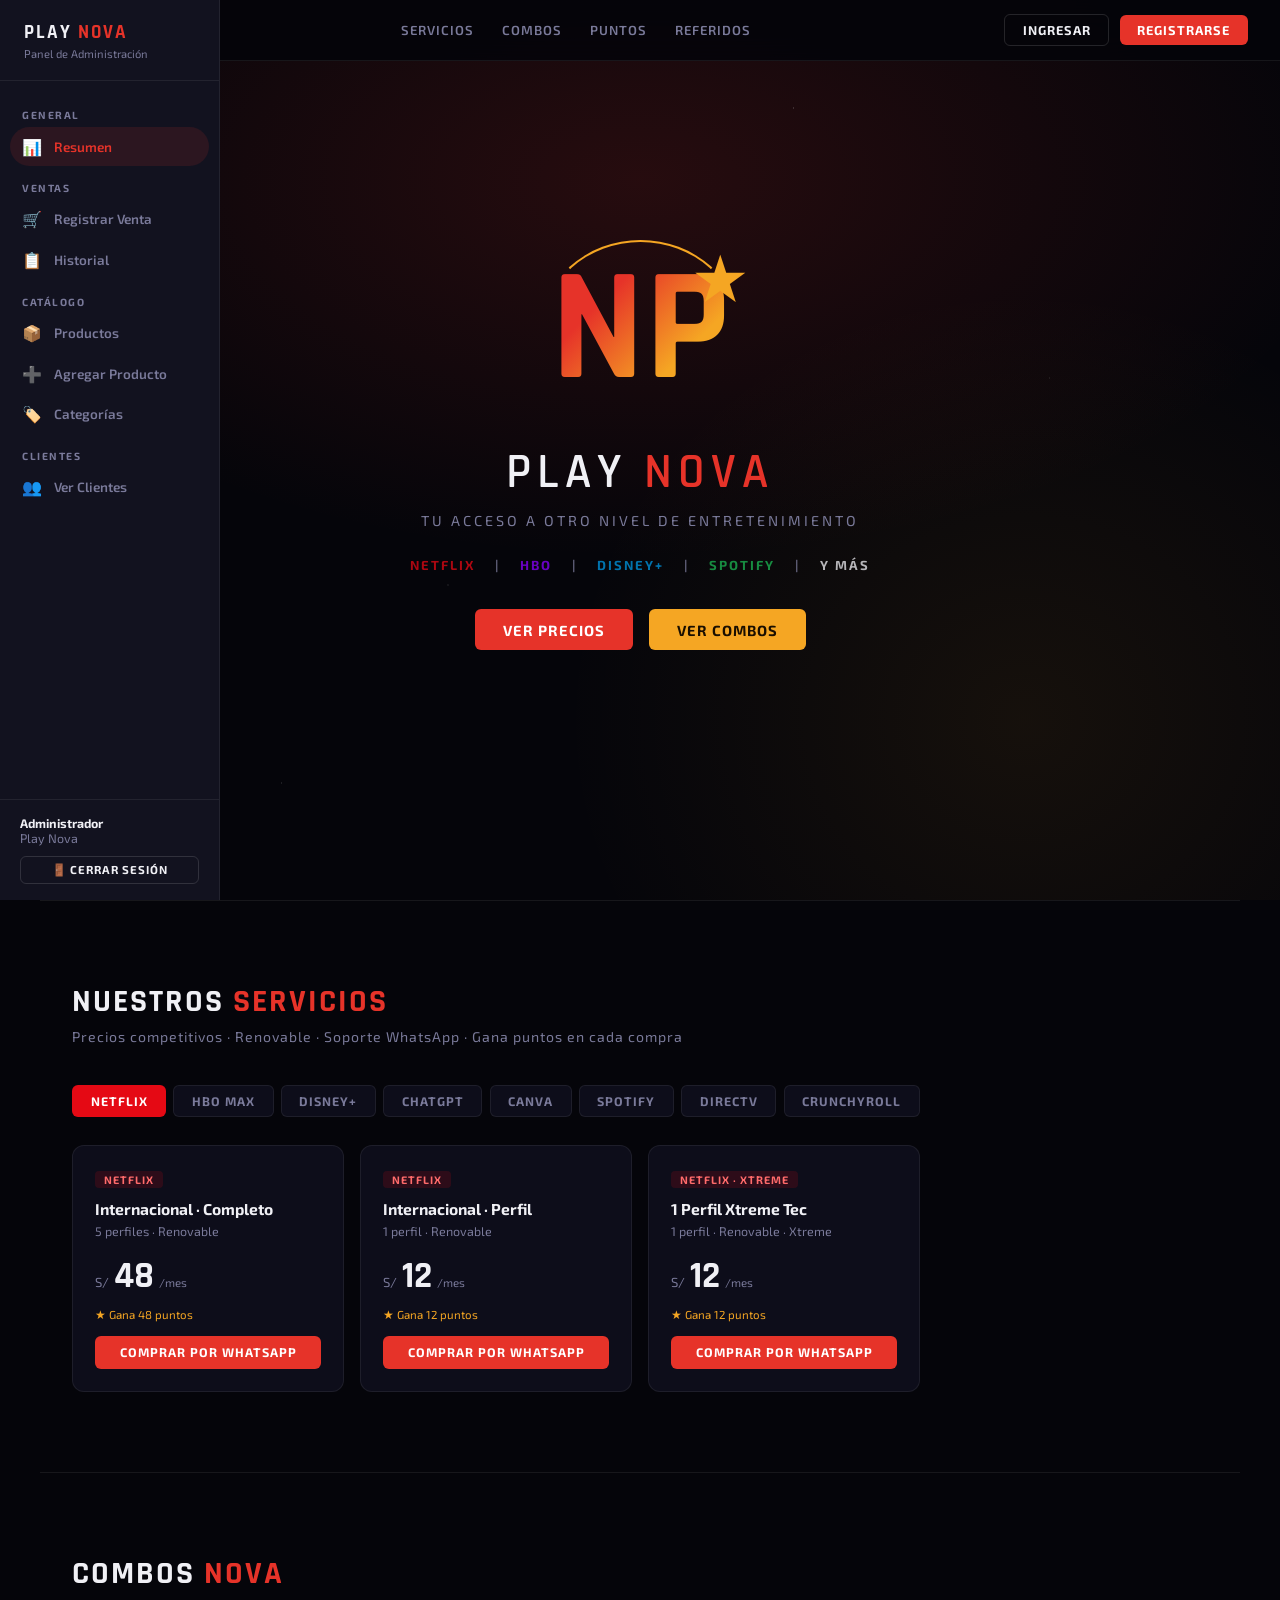
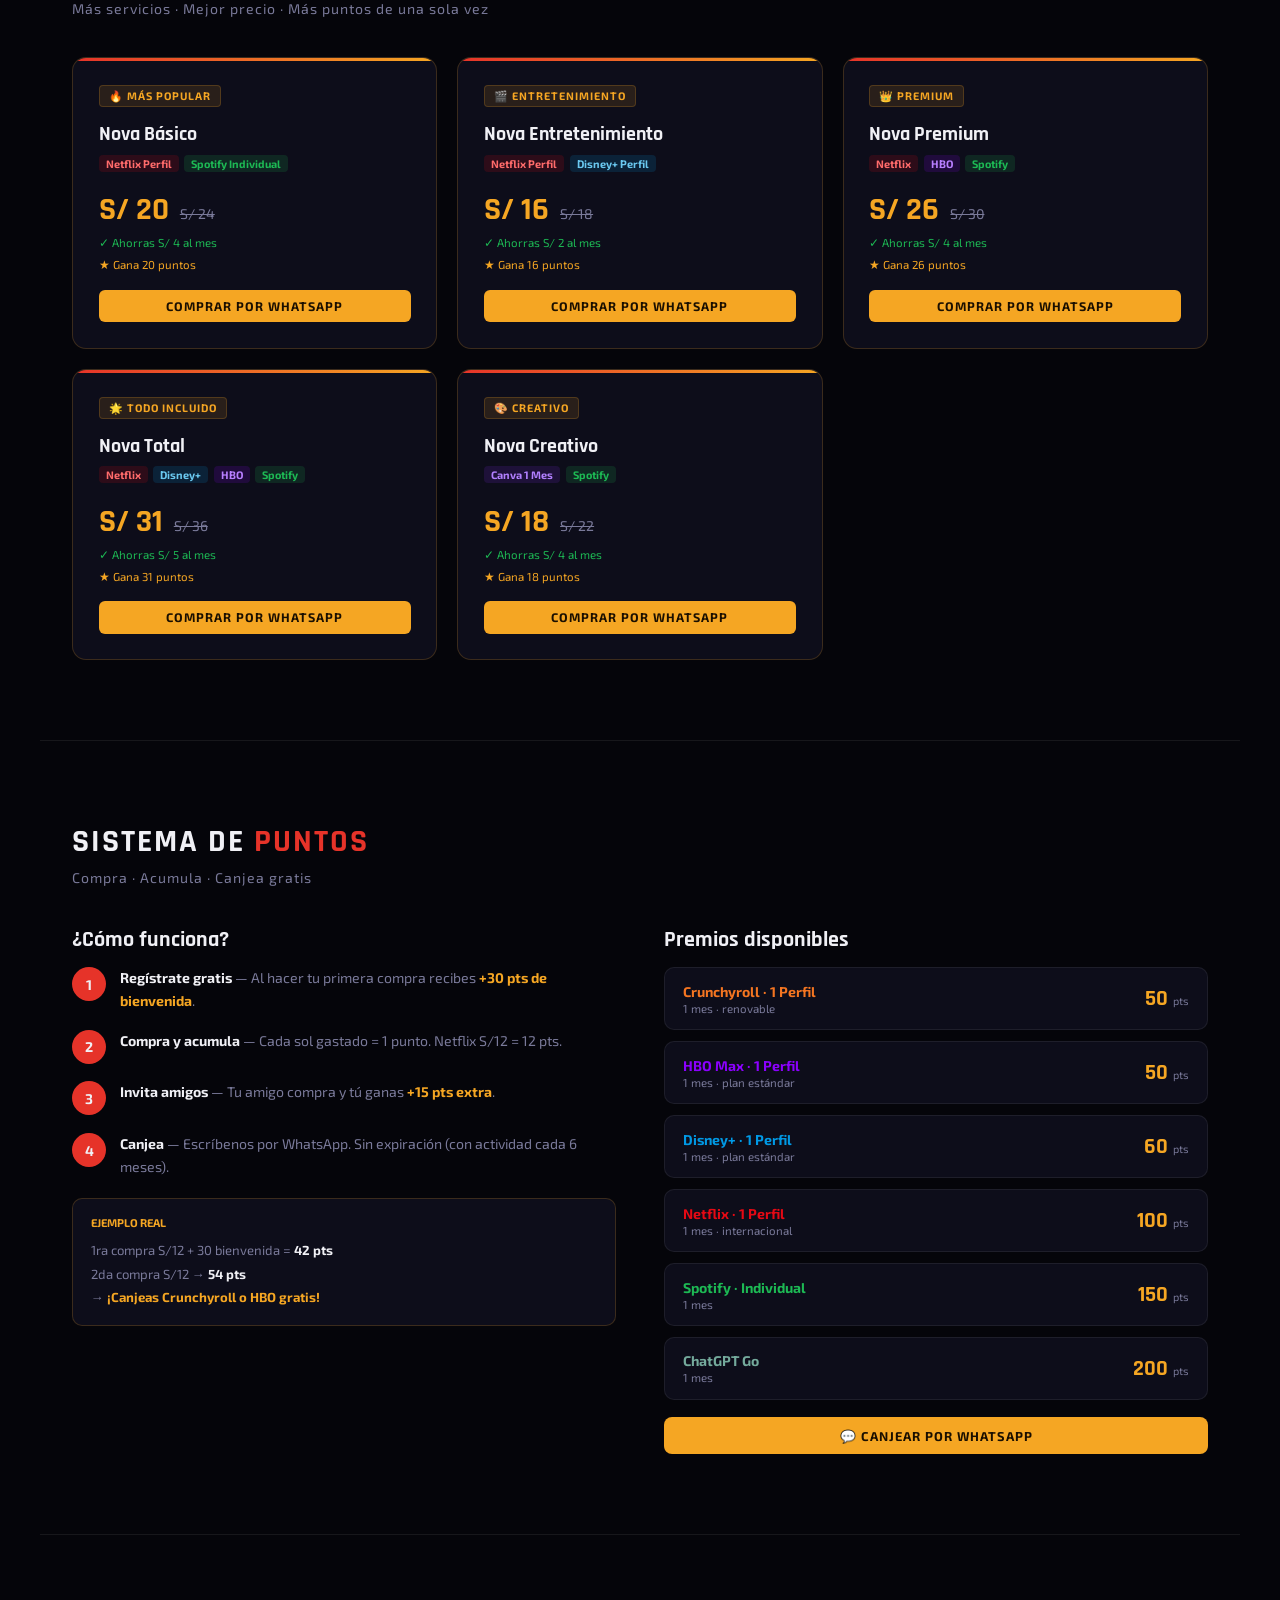
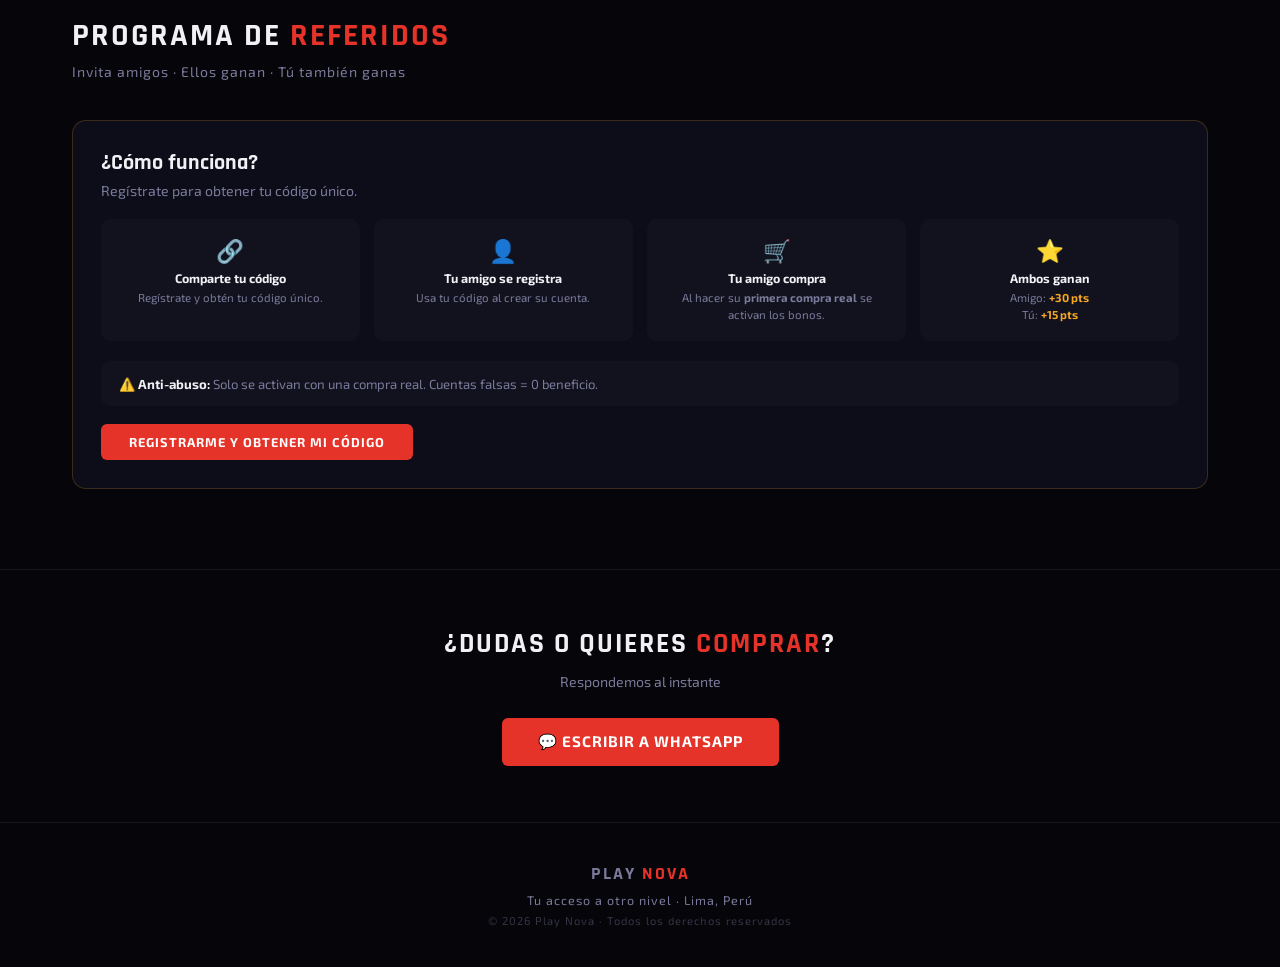
==== commit ae411cf0: "Update index.html" ====
--- a/index.html
+++ b/index.html
@@ -174,22 +174,22 @@
 
 /* ── ADMIN DASHBOARD ── */
 #adminDash{display:none;position:fixed;inset:0;z-index:150;background:var(--bg);}
-#adminDash.open{display:flex;}
-.aside{width:220px;min-width:220px;background:var(--s2);border-right:1px solid var(--b1);display:flex;flex-direction:column;height:100vh;overflow-y:auto;}
+#adminDash.open{display:block;}
+.aside{position:fixed;top:0;left:0;width:220px;background:var(--s2);border-right:1px solid var(--b1);display:flex;flex-direction:column;height:100vh;overflow-y:auto;z-index:400;}
 .aside-logo{padding:1.25rem 1.5rem;border-bottom:1px solid var(--b1);}
 .aside-logo .l{font-family:'Rajdhani',sans-serif;font-size:1.2rem;font-weight:700;letter-spacing:2px;}
 .aside-logo .l span{color:var(--ac);}
 .aside-logo .sub{font-size:.7rem;color:var(--mu);margin-top:.15rem;}
 .amenu{padding:.75rem .65rem;flex:1;}
 .amenu-section{font-size:.65rem;color:var(--mu);letter-spacing:1.5px;text-transform:uppercase;font-weight:700;padding:.5rem .75rem .35rem;margin-top:.5rem;}
-.amitem{display:flex;align-items:center;gap:.7rem;padding:.6rem .75rem;border-radius:8px;cursor:pointer;font-size:.84rem;font-weight:600;color:var(--mu);transition:all .15s;margin-bottom:.1rem;}
+.amitem{display:flex;align-items:center;gap:.7rem;padding:.6rem .75rem;border-radius:50px;cursor:pointer;font-size:.84rem;font-weight:600;color:var(--mu);transition:all .15s;margin-bottom:.1rem;}
 .amitem:hover{background:var(--s1);color:var(--tx);}
 .amitem.on{background:rgba(230,51,41,.12);color:var(--ac);}
-.amitem .ico{font-size:1rem;width:20px;text-align:center;}
+.amitem .ico{font-size:1rem;width:20px;text-align:center;flex-shrink:0;}
 .aside-foot{padding:1rem 1.25rem;border-top:1px solid var(--b1);}
 .aside-foot .uinfo{font-size:.78rem;color:var(--mu);margin-bottom:.6rem;}
 .aside-foot .uinfo strong{color:var(--tx);display:block;}
-.dash-main{flex:1;overflow-y:auto;height:100vh;}
+.dash-main{overflow-y:auto;height:100vh;margin-left:220px;}
 .dash-topbar{background:var(--s2);border-bottom:1px solid var(--b1);padding:.85rem 1.75rem;display:flex;align-items:center;justify-content:space-between;position:sticky;top:0;z-index:10;}
 .dash-topbar-title{font-family:'Rajdhani',sans-serif;font-size:1.25rem;font-weight:700;}
 .dash-content{padding:1.75rem;max-width:1100px;}
@@ -212,6 +212,13 @@
 .section-hd{font-family:'Rajdhani',sans-serif;font-size:1.1rem;font-weight:700;margin-bottom:.9rem;padding-bottom:.45rem;border-bottom:1px solid var(--b1);display:flex;align-items:center;gap:.75rem;}
 .sale-form{display:flex;gap:.75rem;flex-wrap:wrap;align-items:flex-end;background:var(--s1);border:1px solid var(--b1);border-radius:10px;padding:1.25rem;margin-bottom:.75rem;}
 .sale-form .fg{margin:0;flex:1;min-width:130px;}
+
+/* ── ADMIN MOBILE SIDEBAR ── */
+.admin-sidebar-overlay{display:none;position:fixed;inset:0;z-index:298;background:rgba(0,0,0,.6);backdrop-filter:blur(2px);}
+.admin-sidebar-overlay.open{display:block;}
+.admin-ham{display:none;flex-direction:column;justify-content:center;gap:5px;width:38px;height:38px;background:none;border:none;cursor:pointer;padding:6px;border-radius:8px;transition:background .2s;flex-shrink:0;}
+.admin-ham:hover{background:var(--b1);}
+.admin-ham span{display:block;width:100%;height:2px;background:var(--tx);border-radius:2px;}
 .prod-modal-bg{display:none;position:fixed;inset:0;z-index:300;background:rgba(0,0,0,.85);backdrop-filter:blur(8px);align-items:center;justify-content:center;}
 .prod-modal-bg.open{display:flex;}
 .prod-modal{background:var(--s2);border:1px solid var(--b2);border-radius:16px;padding:2rem;width:100%;max-width:450px;position:relative;margin:1rem;max-height:90vh;overflow-y:auto;}
@@ -247,19 +254,91 @@
 
 footer{text-align:center;padding:2.5rem 2rem;border-top:1px solid var(--b1);color:var(--mu);font-size:.78rem;letter-spacing:1px;}
 ::-webkit-scrollbar{width:5px;}::-webkit-scrollbar-track{background:var(--bg);}::-webkit-scrollbar-thumb{background:var(--b2);border-radius:3px;}
+
+/* ── HAMBURGER BTN ── */
+.ham-btn{display:none;flex-direction:column;justify-content:center;gap:5px;width:38px;height:38px;background:none;border:none;cursor:pointer;padding:6px;border-radius:8px;transition:background .2s;flex-shrink:0;}
+.ham-btn:hover{background:var(--b1);}
+.ham-btn span{display:block;width:100%;height:2px;background:var(--tx);border-radius:2px;transition:all .3s;}
+
+/* ── CLIENT SIDEBAR (Gmail style) ── */
+.client-sidebar-overlay{display:none;position:fixed;inset:0;z-index:299;background:rgba(0,0,0,.6);backdrop-filter:blur(2px);}
+.client-sidebar-overlay.open{display:block;}
+.client-sidebar{position:fixed;top:0;left:-280px;width:260px;height:100%;z-index:300;background:var(--s2);border-right:1px solid var(--b2);display:flex;flex-direction:column;transition:left .28s cubic-bezier(.4,0,.2,1);overflow-y:auto;}
+.client-sidebar.open{left:0;}
+.csb-header{padding:1.25rem 1.25rem 1rem;border-bottom:1px solid var(--b1);display:flex;align-items:center;gap:.85rem;}
+.csb-avatar{width:40px;height:40px;border-radius:50%;background:var(--ac);display:flex;align-items:center;justify-content:center;font-size:1.1rem;font-weight:700;flex-shrink:0;}
+.csb-userinfo{flex:1;min-width:0;}
+.csb-username{font-weight:700;font-size:.95rem;white-space:nowrap;overflow:hidden;text-overflow:ellipsis;}
+.csb-pts{font-size:.78rem;color:var(--go);font-weight:700;}
+.csb-nav{padding:.65rem .5rem;flex:1;}
+.csb-item{display:flex;align-items:center;gap:.85rem;padding:.75rem 1rem;border-radius:50px;cursor:pointer;font-size:.9rem;font-weight:600;color:var(--mu);transition:all .18s;margin-bottom:.15rem;}
+.csb-item:hover{background:var(--b1);color:var(--tx);}
+.csb-item.on{background:rgba(230,51,41,.15);color:var(--ac);}
+.csb-item .csb-ico{font-size:1.15rem;width:24px;text-align:center;flex-shrink:0;}
+.csb-divider{height:1px;background:var(--b1);margin:.5rem 1rem;}
+.csb-footer{padding:1rem 1.25rem;border-top:1px solid var(--b1);}
+.csb-footer .csb-logout{display:flex;align-items:center;gap:.85rem;padding:.7rem 1rem;border-radius:50px;cursor:pointer;font-size:.88rem;font-weight:600;color:#ff6b6b;transition:background .18s;}
+.csb-footer .csb-logout:hover{background:rgba(230,51,41,.1);}
+
 @media(max-width:768px){
   .nav-links{display:none;}
   .pgrid{grid-template-columns:1fr;}
-  .aside{width:200px;min-width:200px;}
   .modal{padding:1.5rem;}
-}
-@media(max-width:600px){
-  #adminDash{flex-direction:column;}
-  .aside{width:100%;height:auto;min-width:unset;flex-direction:row;overflow-x:auto;}
-  .amenu{display:flex;flex-wrap:wrap;gap:.25rem;padding:.5rem;}
-  .amenu-section{display:none;}
-  .aside-foot{display:none;}
-  .dash-main{height:auto;}
+  .hcta{gap:.65rem;}
+  .hcta .btn{padding:.6rem 1.25rem;font-size:.82rem;}
+  .sgrid{grid-template-columns:1fr!important;}
+  .cgrid{grid-template-columns:1fr!important;}
+  .pgrid{gap:1.5rem;}
+  .pcard{padding:1.1rem;}
+
+  /* ── ADMIN MOBILE ── */
+  #adminDash{display:block;position:fixed;inset:0;overflow:hidden;}
+  .aside{
+    left:-270px !important;
+    width:260px !important;
+    transition:left .28s cubic-bezier(.4,0,.2,1) !important;
+  }
+  .aside.open{left:0 !important;}
+  .dash-main{margin-left:0 !important;width:100%;height:100vh;display:flex;flex-direction:column;}
+  .admin-ham{display:flex;}
+  .dash-topbar{padding:.75rem 1rem;gap:.65rem;flex-shrink:0;}
+  .dash-topbar-title{font-size:1rem;}
+  #dashDate{display:none;}
+  .dash-content{padding:1rem .85rem;flex:1;overflow-y:auto;height:0;}
+  .stats-grid{grid-template-columns:1fr 1fr;gap:.65rem;}
+  .sval{font-size:1.5rem;}
+  .sale-form{flex-direction:column;gap:.65rem;}
+  .sale-form .fg{min-width:unset!important;flex:none!important;width:100%;}
+  .cat-grid{grid-template-columns:1fr;}
+  .dt{font-size:.75rem;}
+  .dt th,.dt td{padding:.5rem .65rem;}
+  /* Fix product form grid on mobile */
+  #ap-addprod > div[style*="grid-template-columns:1fr 1fr"]{grid-template-columns:1fr!important;}
+  .profit-preview{max-width:100%!important;}
+
+  /* ── CLIENT MOBILE ── */
+  #clientDash{display:none;position:fixed;inset:0;overflow:hidden;}
+  #clientDash.open{display:flex;flex-direction:column;}
+  .client-topbar{padding:.6rem 1rem;gap:.5rem;flex-shrink:0;}
+  .client-nav{display:none;}
+  .ham-btn{display:flex;}
+  .client-body{padding:1rem .85rem;flex:1;overflow-y:auto;height:0;}
+  .pts-hero{flex-direction:column;gap:1rem;padding:1.25rem;}
+  .pts-big{font-size:3rem;}
+  .reward-grid{grid-template-columns:1fr 1fr;}
+  #cSvcGrid{grid-template-columns:1fr!important;}
+  .svc-tabs{flex-wrap:nowrap;overflow-x:auto;padding-bottom:.35rem;-webkit-overflow-scrolling:touch;}
+  .svc-tabs::-webkit-scrollbar{height:3px;}
+  .ctb-welcome{display:none;}
+}
+
+@media(max-width:480px){
+  .stats-grid{grid-template-columns:1fr 1fr;}
+  .reward-grid{grid-template-columns:1fr;}
+  .modal{max-width:100%;margin:.5rem;border-radius:12px;}
+  .sval{font-size:1.35rem;}
+  .nav-right .btn:first-child{display:none;}
+  .nav-right .btn{font-size:.72rem;padding:.4rem .85rem;}
 }
 </style>
 </head>
@@ -473,31 +552,41 @@
   </div>
 </div>
 
+<!-- ADMIN SIDEBAR OVERLAY (mobile) - OUTSIDE adminDash -->
+<div class="admin-sidebar-overlay" id="adminSidebarOverlay" onclick="closeAdminSidebar()"></div>
+
+<!-- ADMIN SIDEBAR - OUTSIDE adminDash so overflow:hidden doesn't block touch -->
+<div class="aside" id="adminAside">
+  <div class="aside-logo"><div class="l">PLAY <span>NOVA</span></div><div class="sub">Panel de Administración</div></div>
+  <div class="amenu">
+    <div class="amenu-section">General</div>
+    <div class="amitem on" onclick="setAdminTab('resumen');closeAdminSidebar()"><span class="ico">📊</span>Resumen</div>
+    <div class="amenu-section">Ventas</div>
+    <div class="amitem" onclick="setAdminTab('venta');closeAdminSidebar()"><span class="ico">🛒</span>Registrar Venta</div>
+    <div class="amitem" onclick="setAdminTab('historial');closeAdminSidebar()"><span class="ico">📋</span>Historial</div>
+    <div class="amenu-section">Catálogo</div>
+    <div class="amitem" onclick="setAdminTab('productos');closeAdminSidebar()"><span class="ico">📦</span>Productos</div>
+    <div class="amitem" onclick="setAdminTab('addprod');closeAdminSidebar()"><span class="ico">➕</span>Agregar Producto</div>
+    <div class="amitem" onclick="setAdminTab('categorias');closeAdminSidebar()"><span class="ico">🏷️</span>Categorías</div>
+    <div class="amenu-section">Clientes</div>
+    <div class="amitem" onclick="setAdminTab('clientes');closeAdminSidebar()"><span class="ico">👥</span>Ver Clientes</div>
+  </div>
+  <div class="aside-foot">
+    <div class="uinfo"><strong>Administrador</strong>Play Nova</div>
+    <button class="btn btn-out btn-sm" onclick="closeDash()" style="width:100%;justify-content:center">🚪 Cerrar sesión</button>
+  </div>
+</div>
+
 <!-- ADMIN DASHBOARD -->
 <div id="adminDash">
-  <div class="aside">
-    <div class="aside-logo"><div class="l">PLAY <span>NOVA</span></div><div class="sub">Panel de Administración</div></div>
-    <div class="amenu">
-      <div class="amenu-section">General</div>
-      <div class="amitem on" onclick="setAdminTab('resumen')"><span class="ico">📊</span>Resumen</div>
-      <div class="amenu-section">Ventas</div>
-      <div class="amitem" onclick="setAdminTab('venta')"><span class="ico">🛒</span>Registrar Venta</div>
-      <div class="amitem" onclick="setAdminTab('historial')"><span class="ico">📋</span>Historial</div>
-      <div class="amenu-section">Catálogo</div>
-      <div class="amitem" onclick="setAdminTab('productos')"><span class="ico">📦</span>Productos</div>
-      <div class="amitem" onclick="setAdminTab('addprod')"><span class="ico">➕</span>Agregar Producto</div>
-      <div class="amitem" onclick="setAdminTab('categorias')"><span class="ico">🏷️</span>Categorías</div>
-      <div class="amenu-section">Clientes</div>
-      <div class="amitem" onclick="setAdminTab('clientes')"><span class="ico">👥</span>Ver Clientes</div>
-    </div>
-    <div class="aside-foot">
-      <div class="uinfo"><strong>Administrador</strong>Play Nova</div>
-      <button class="btn btn-out btn-sm" onclick="closeDash()" style="width:100%;justify-content:center">Cerrar sesión</button>
-    </div>
-  </div>
   <div class="dash-main">
     <div class="dash-topbar">
-      <div class="dash-topbar-title" id="adminTabTitle">Resumen</div>
+      <div style="display:flex;align-items:center;gap:.75rem">
+        <button class="admin-ham" onclick="openAdminSidebar()" aria-label="Menú">
+          <span></span><span></span><span></span>
+        </button>
+        <div class="dash-topbar-title" id="adminTabTitle">Resumen</div>
+      </div>
       <span id="dashDate" style="font-size:.78rem;color:var(--mu)"></span>
     </div>
     <div class="dash-content">
@@ -610,10 +699,41 @@
   </div>
 </div>
 
+<!-- CLIENT SIDEBAR OVERLAY -->
+<div class="client-sidebar-overlay" id="cSidebarOverlay" onclick="closeSidebar()"></div>
+
+<!-- CLIENT SIDEBAR (Gmail style) -->
+<div class="client-sidebar" id="cSidebar">
+  <div class="csb-header">
+    <div class="csb-avatar" id="csbAvatar">D</div>
+    <div class="csb-userinfo">
+      <div class="csb-username" id="csbUsername">Usuario</div>
+      <div class="csb-pts">★ <span id="csbPts">0</span> puntos</div>
+    </div>
+  </div>
+  <div class="csb-nav">
+    <div class="csb-item on" id="csb-puntos" onclick="setCTab('puntos');closeSidebar()"><span class="csb-ico">⭐</span>Mis Puntos</div>
+    <div class="csb-item" id="csb-servicios" onclick="setCTab('servicios');closeSidebar()"><span class="csb-ico">📺</span>Servicios</div>
+    <div class="csb-item" id="csb-combos" onclick="setCTab('combos');closeSidebar()"><span class="csb-ico">🔥</span>Combos</div>
+    <div class="csb-item" id="csb-historial" onclick="setCTab('historial');closeSidebar()"><span class="csb-ico">📋</span>Historial</div>
+    <div class="csb-divider"></div>
+    <div class="csb-item" style="color:var(--mu);font-size:.78rem;cursor:default;padding:.4rem 1rem">PLAY <span style="color:var(--ac)">NOVA</span></div>
+  </div>
+  <div class="csb-footer">
+    <div class="csb-logout" onclick="closeDash()">
+      <span class="csb-ico">🚪</span>Cerrar sesión
+    </div>
+  </div>
+</div>
+
 <!-- CLIENT DASHBOARD -->
 <div id="clientDash">
   <div class="client-topbar">
-    <div style="display:flex;align-items:center;gap:1rem">
+    <div style="display:flex;align-items:center;gap:.75rem">
+      <!-- Hamburger (móvil) -->
+      <button class="ham-btn" onclick="openSidebar()" aria-label="Menú">
+        <span></span><span></span><span></span>
+      </button>
       <div class="logo" style="font-size:1.1rem">PLAY <span>NOVA</span></div>
       <div class="client-nav">
         <div class="cnav-item on" onclick="setCTab('puntos')">⭐ Mis Puntos</div>
@@ -622,10 +742,10 @@
         <div class="cnav-item" onclick="setCTab('historial')">📋 Historial</div>
       </div>
     </div>
-    <div style="display:flex;align-items:center;gap:.75rem">
-      <div style="font-size:.82rem;color:var(--mu)">Bienvenido, <strong id="clientUsername" style="color:var(--tx)"></strong></div>
-      <div style="font-family:'Rajdhani',sans-serif;font-size:1rem;font-weight:700;color:var(--go)">★ <span id="clientPts">0</span></div>
-      <button class="btn btn-out btn-sm" onclick="closeDash()">Salir</button>
+    <div style="display:flex;align-items:center;gap:.65rem">
+      <span class="ctb-welcome" style="font-size:.8rem;color:var(--mu)">Bienvenido, <strong id="clientUsername" style="color:var(--tx)"></strong></span>
+      <div style="font-family:'Rajdhani',sans-serif;font-size:.95rem;font-weight:700;color:var(--go);white-space:nowrap">★ <span id="clientPts">0</span></div>
+      <button class="btn btn-out btn-sm" onclick="closeDash()" style="white-space:nowrap">Salir</button>
     </div>
   </div>
   <div class="client-body">
@@ -692,6 +812,35 @@
   const show=inp.type==='password';
   inp.type=show?'text':'password';
   btn.textContent=show?'🙈':'👁';
+}
+
+// ── ADMIN SIDEBAR (mobile) ──
+function openAdminSidebar(){
+  document.getElementById('adminAside').classList.add('open');
+  document.getElementById('adminSidebarOverlay').classList.add('open');
+  document.body.style.overflow='hidden';
+}
+function closeAdminSidebar(){
+  document.getElementById('adminAside').classList.remove('open');
+  document.getElementById('adminSidebarOverlay').classList.remove('open');
+  document.body.style.overflow='';
+}
+
+// ── SIDEBAR (Gmail-style) ──
+function openSidebar(){
+  document.getElementById('cSidebar').classList.add('open');
+  document.getElementById('cSidebarOverlay').classList.add('open');
+  document.body.style.overflow='hidden';
+}
+function closeSidebar(){
+  document.getElementById('cSidebar').classList.remove('open');
+  document.getElementById('cSidebarOverlay').classList.remove('open');
+  document.body.style.overflow='';
+}
+function syncSidebar(tab){
+  document.querySelectorAll('.csb-item[id^="csb-"]').forEach(el=>el.classList.remove('on'));
+  const el=document.getElementById('csb-'+tab);
+  if(el)el.classList.add('on');
 }
 
 const REWARDS=[
@@ -1123,6 +1272,12 @@
   document.getElementById('cPtsBig').textContent=me.points||0;
   document.getElementById('cRefCode').textContent=me.referral_code||'—';
   document.getElementById('canjearLink').href=`https://wa.me/${WA}?text=Hola%2C%20soy%20${encodeURIComponent(me.username)}%20y%20quiero%20canjear%20mis%20puntos%20(tengo%20${me.points||0}%20pts)`;
+  // Sidebar user info
+  const initials=(me.username||'?').charAt(0).toUpperCase();
+  document.getElementById('csbAvatar').textContent=initials;
+  document.getElementById('csbUsername').textContent=me.username;
+  document.getElementById('csbPts').textContent=me.points||0;
+  syncSidebar('puntos');
   renderRewards();
   loadClientSvcs();
   loadCHist();
@@ -1131,7 +1286,9 @@
   document.querySelectorAll('.client-panel').forEach(p=>p.classList.remove('on'));
   document.querySelectorAll('.cnav-item').forEach(i=>i.classList.remove('on'));
   document.getElementById('cp-'+tab).classList.add('on');
-  document.querySelector(`.cnav-item[onclick*="'${tab}'"]`).classList.add('on');
+  const navEl=document.querySelector(`.cnav-item[onclick*="'${tab}'"]`);
+  if(navEl)navEl.classList.add('on');
+  syncSidebar(tab);
   if(tab==='servicios'&&clientProds.length)renderClientSvc(curCSvc);
 }
 function renderRewards(){
@@ -1157,6 +1314,8 @@
 function closeDash(){
   document.getElementById('adminDash').classList.remove('open');
   document.getElementById('clientDash').classList.remove('open');
+  closeAdminSidebar();
+  closeSidebar();
   me=null;clearS();
 }
 </script>
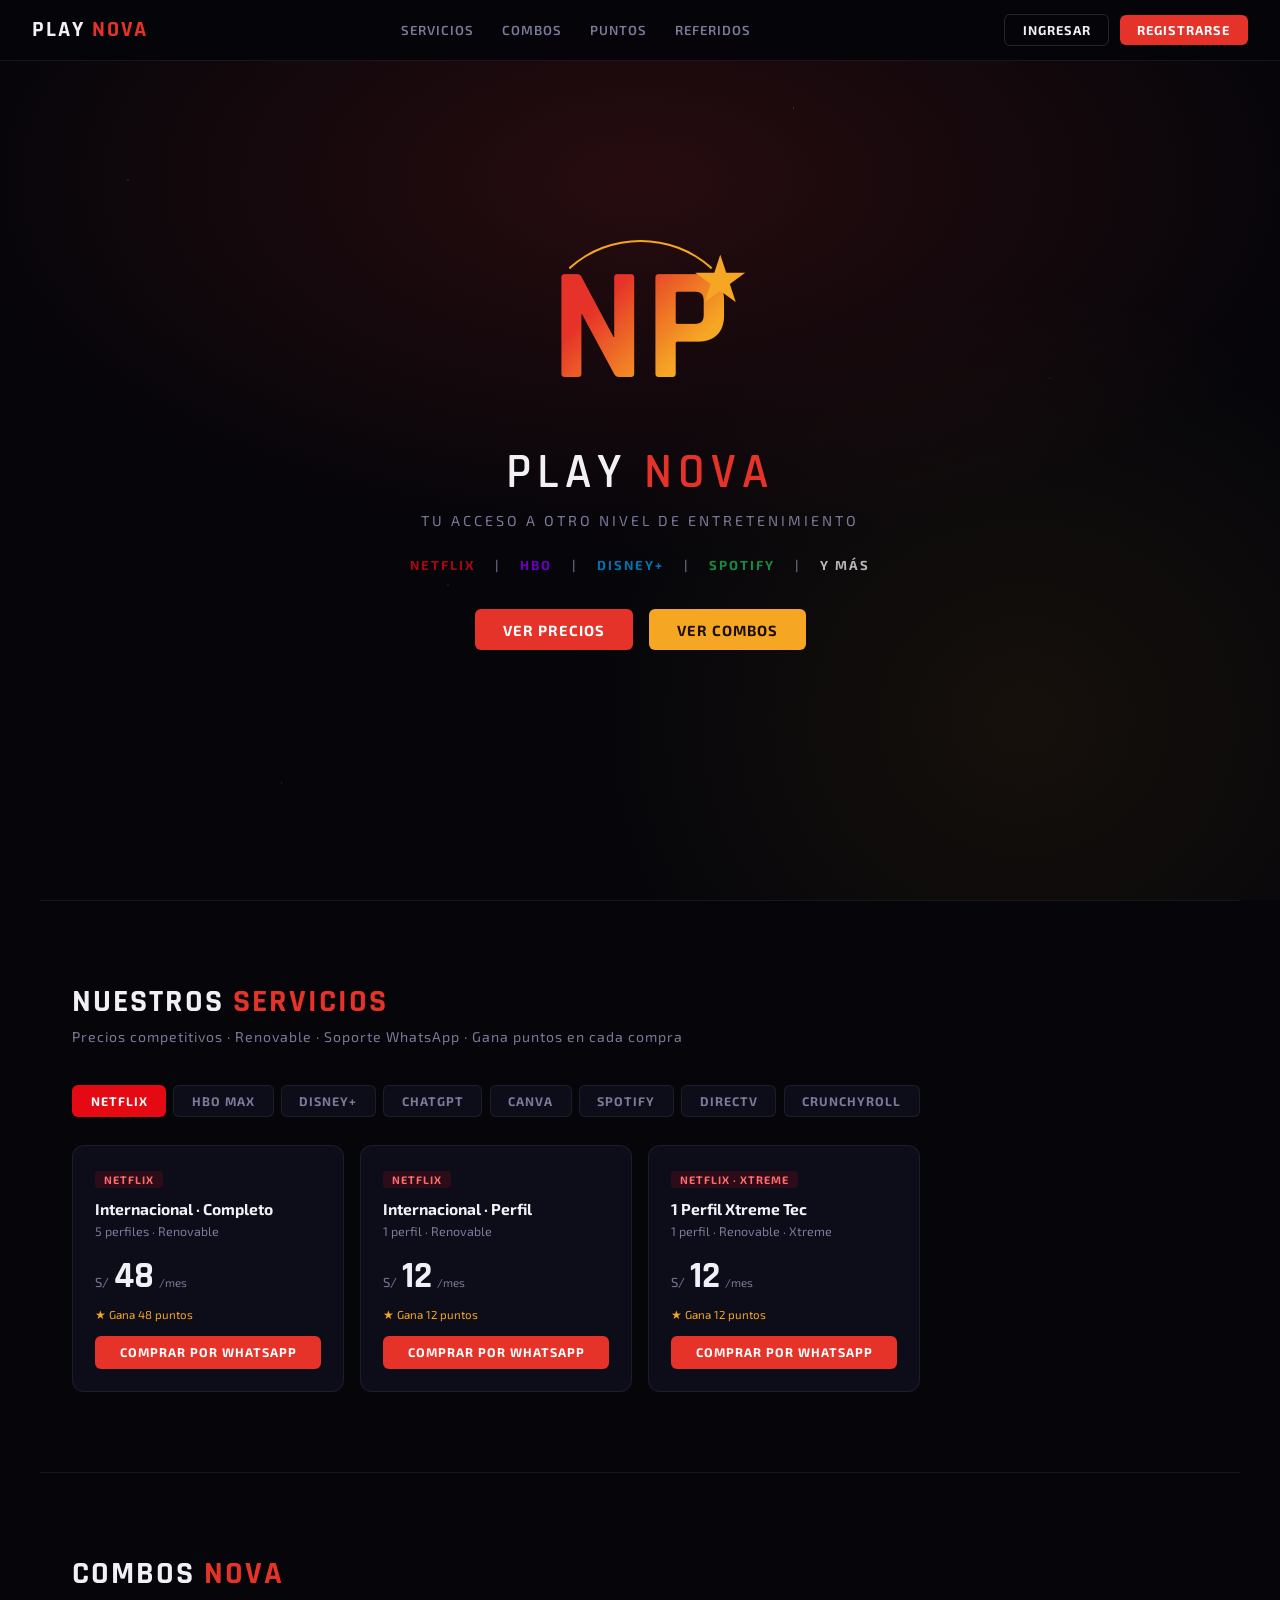
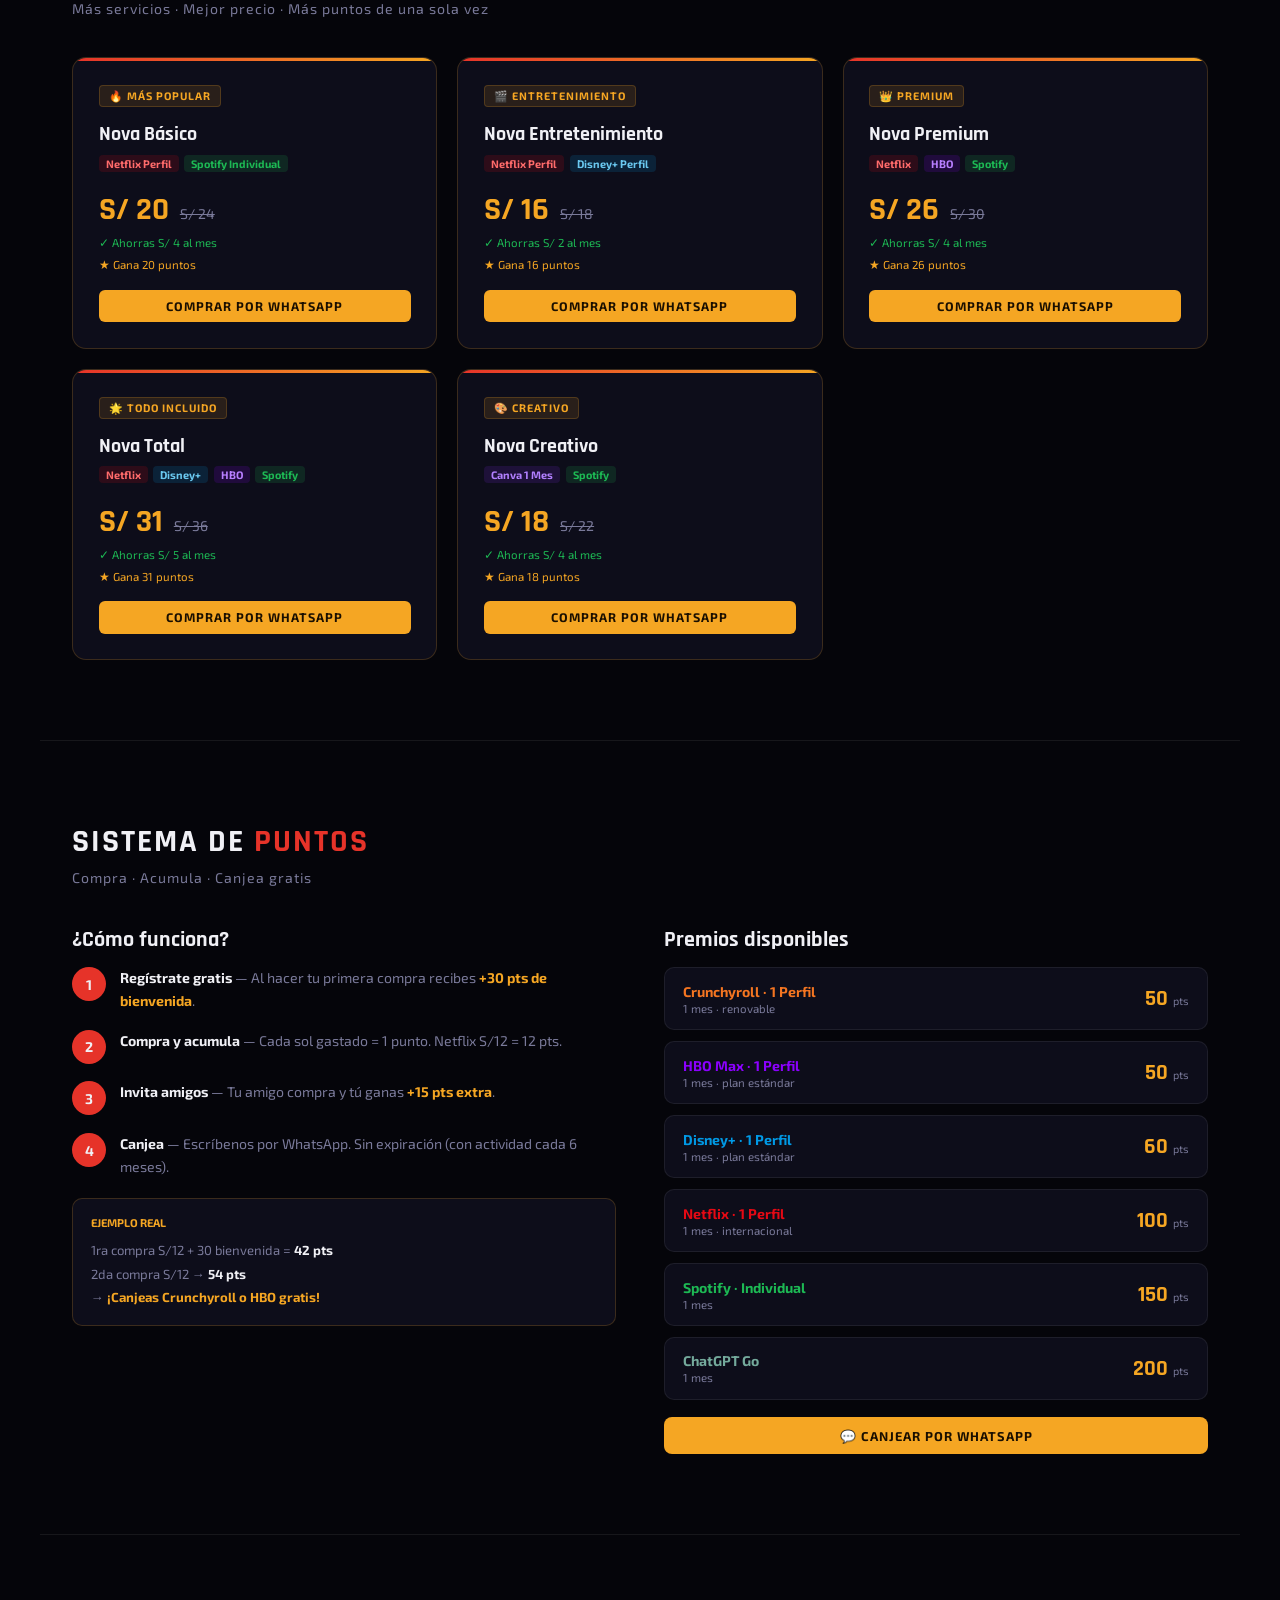
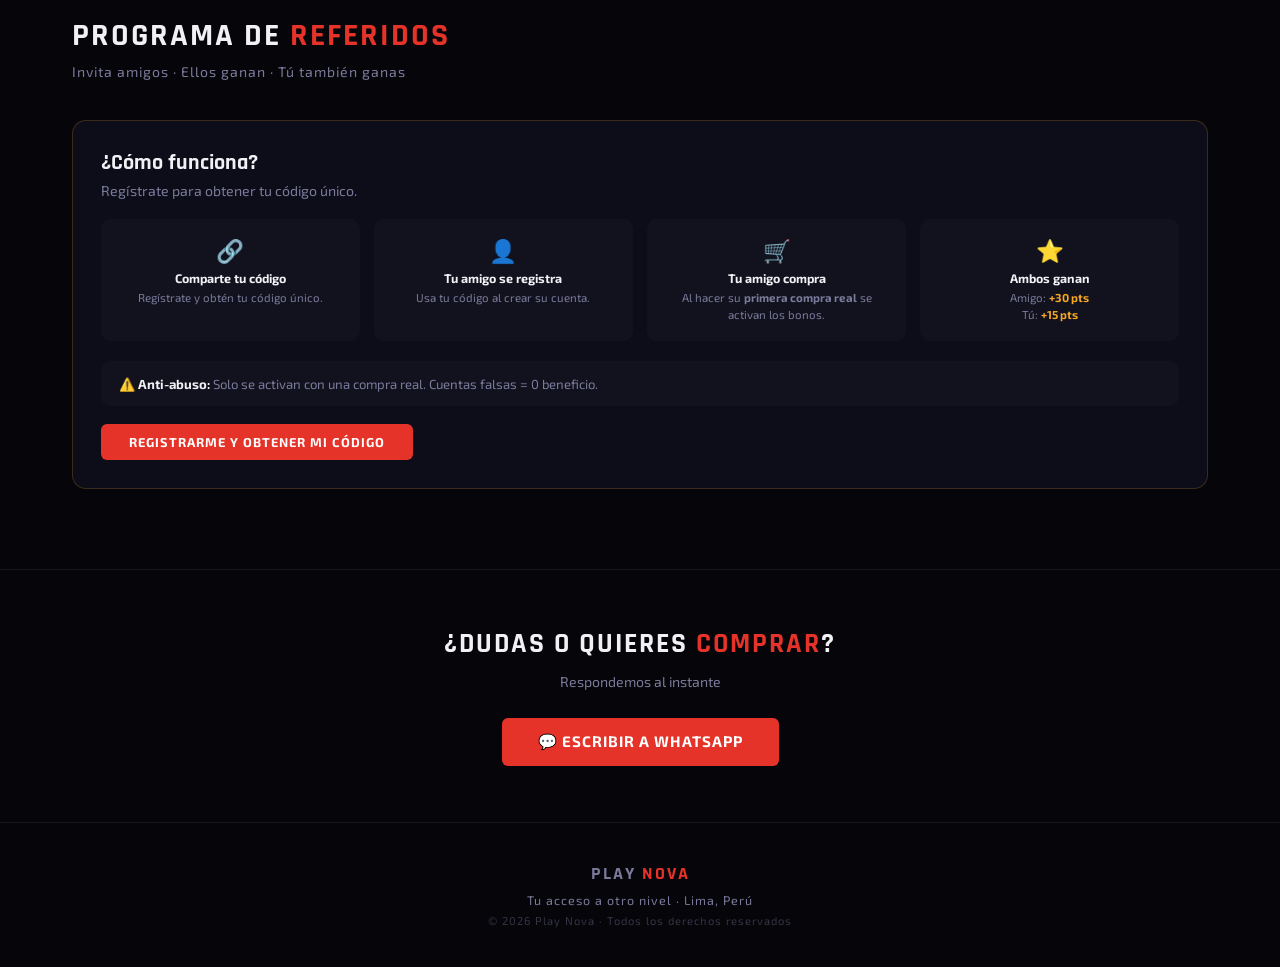
==== commit a6f3d55e: "Update index.html" ====
--- a/index.html
+++ b/index.html
@@ -175,7 +175,8 @@
 /* ── ADMIN DASHBOARD ── */
 #adminDash{display:none;position:fixed;inset:0;z-index:150;background:var(--bg);}
 #adminDash.open{display:block;}
-.aside{position:fixed;top:0;left:0;width:220px;background:var(--s2);border-right:1px solid var(--b1);display:flex;flex-direction:column;height:100vh;overflow-y:auto;z-index:400;}
+.aside{display:none;position:fixed;top:0;left:0;width:220px;background:var(--s2);border-right:1px solid var(--b1);flex-direction:column;height:100vh;overflow-y:auto;z-index:400;}
+.aside.visible{display:flex;}
 .aside-logo{padding:1.25rem 1.5rem;border-bottom:1px solid var(--b1);}
 .aside-logo .l{font-family:'Rajdhani',sans-serif;font-size:1.2rem;font-weight:700;letter-spacing:2px;}
 .aside-logo .l span{color:var(--ac);}
@@ -981,6 +982,7 @@
 // ── ADMIN ──
 function openAdmin(){
   document.getElementById('adminDash').classList.add('open');
+  document.getElementById('adminAside').classList.add('visible');
   document.getElementById('dashDate').textContent=new Date().toLocaleDateString('es-PE',{weekday:'long',year:'numeric',month:'long',day:'numeric'});
   loadStats();loadProductsTable();loadProdsDropdown();loadCats();
 }
@@ -1314,6 +1316,7 @@
 function closeDash(){
   document.getElementById('adminDash').classList.remove('open');
   document.getElementById('clientDash').classList.remove('open');
+  document.getElementById('adminAside').classList.remove('visible');
   closeAdminSidebar();
   closeSidebar();
   me=null;clearS();
